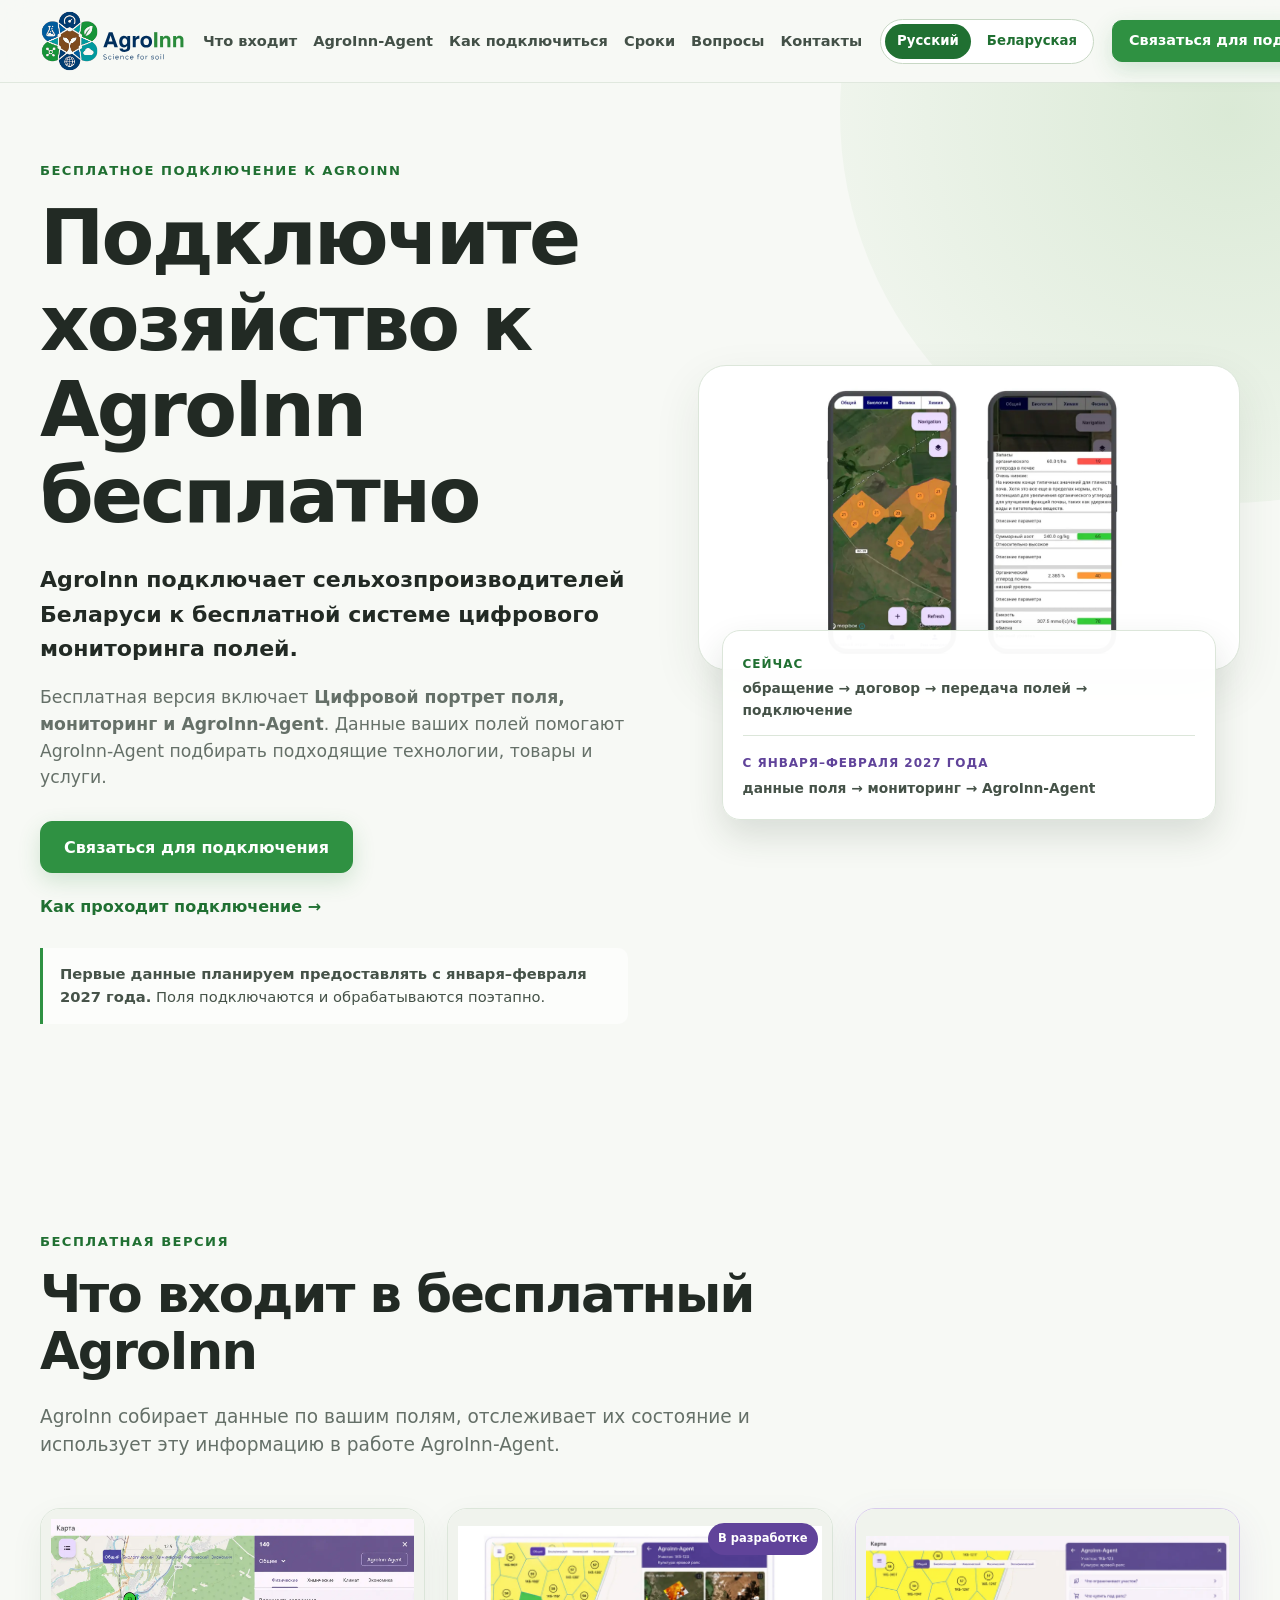
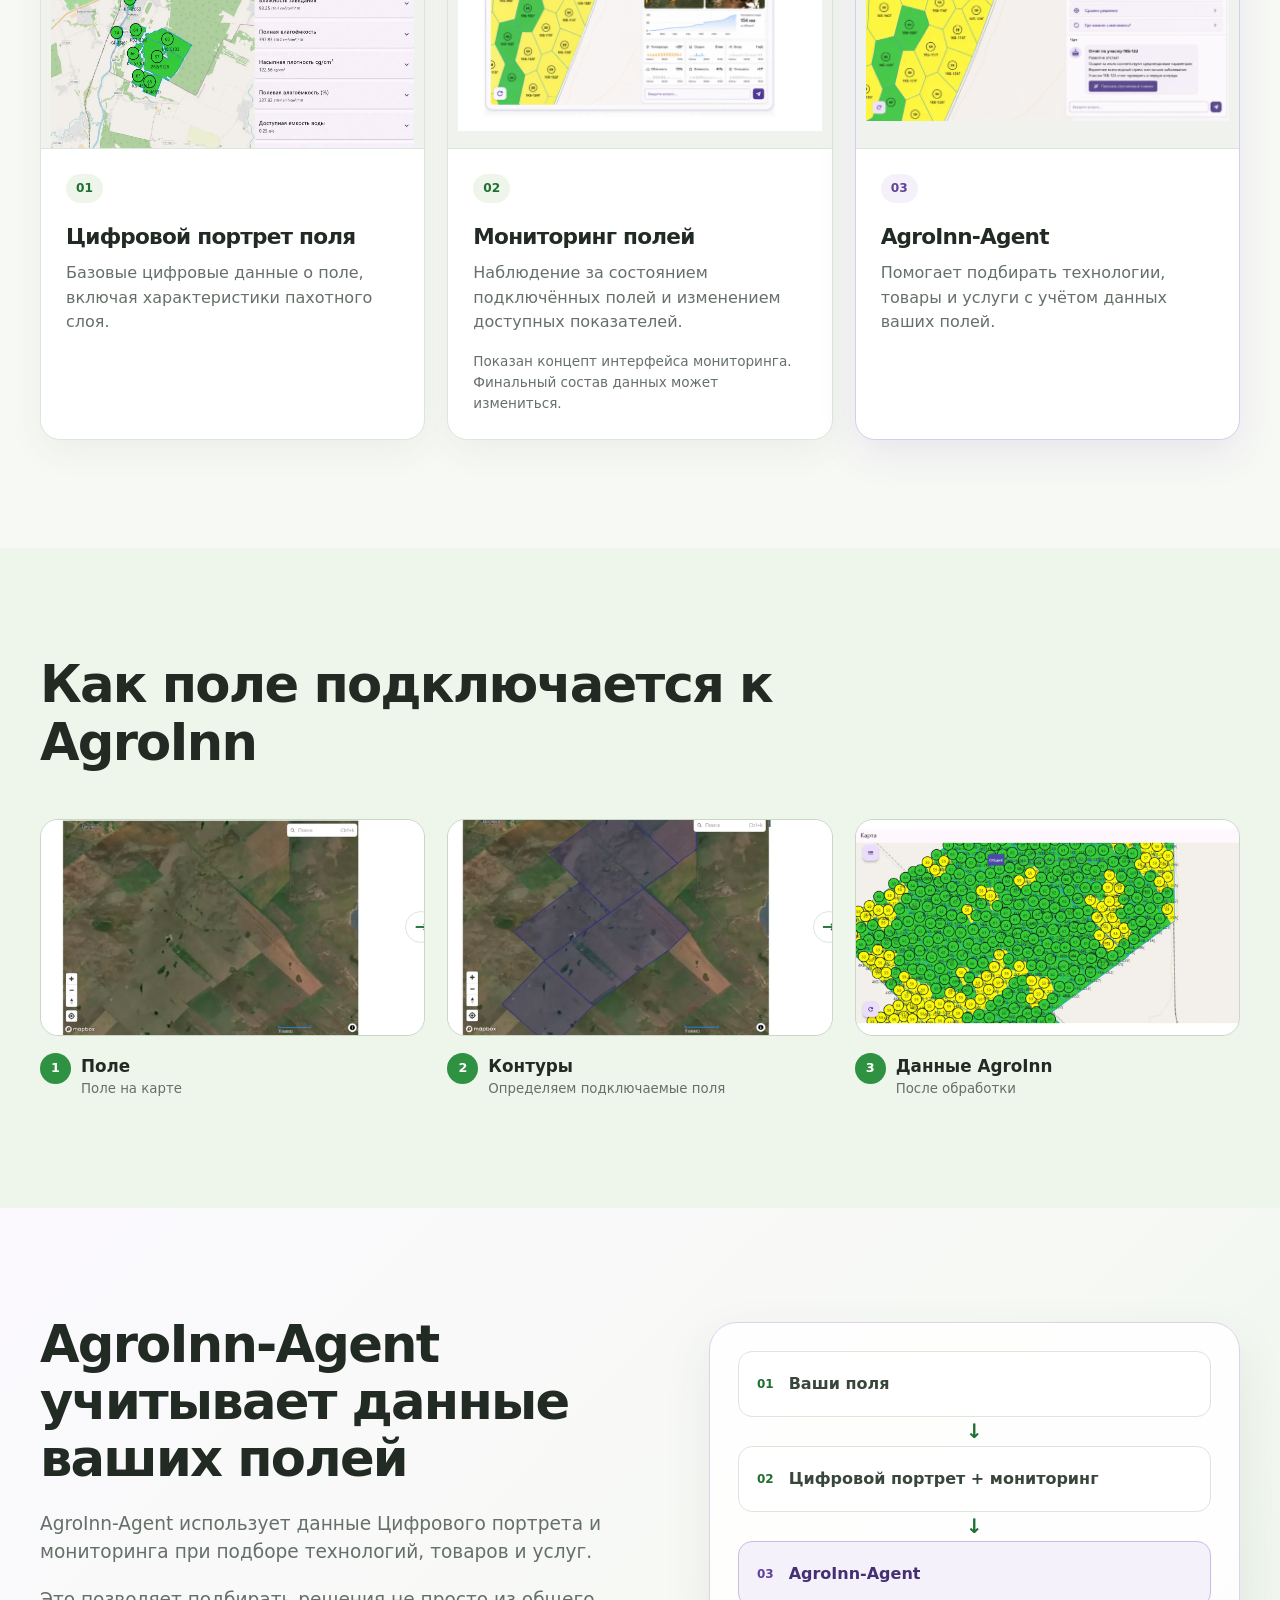
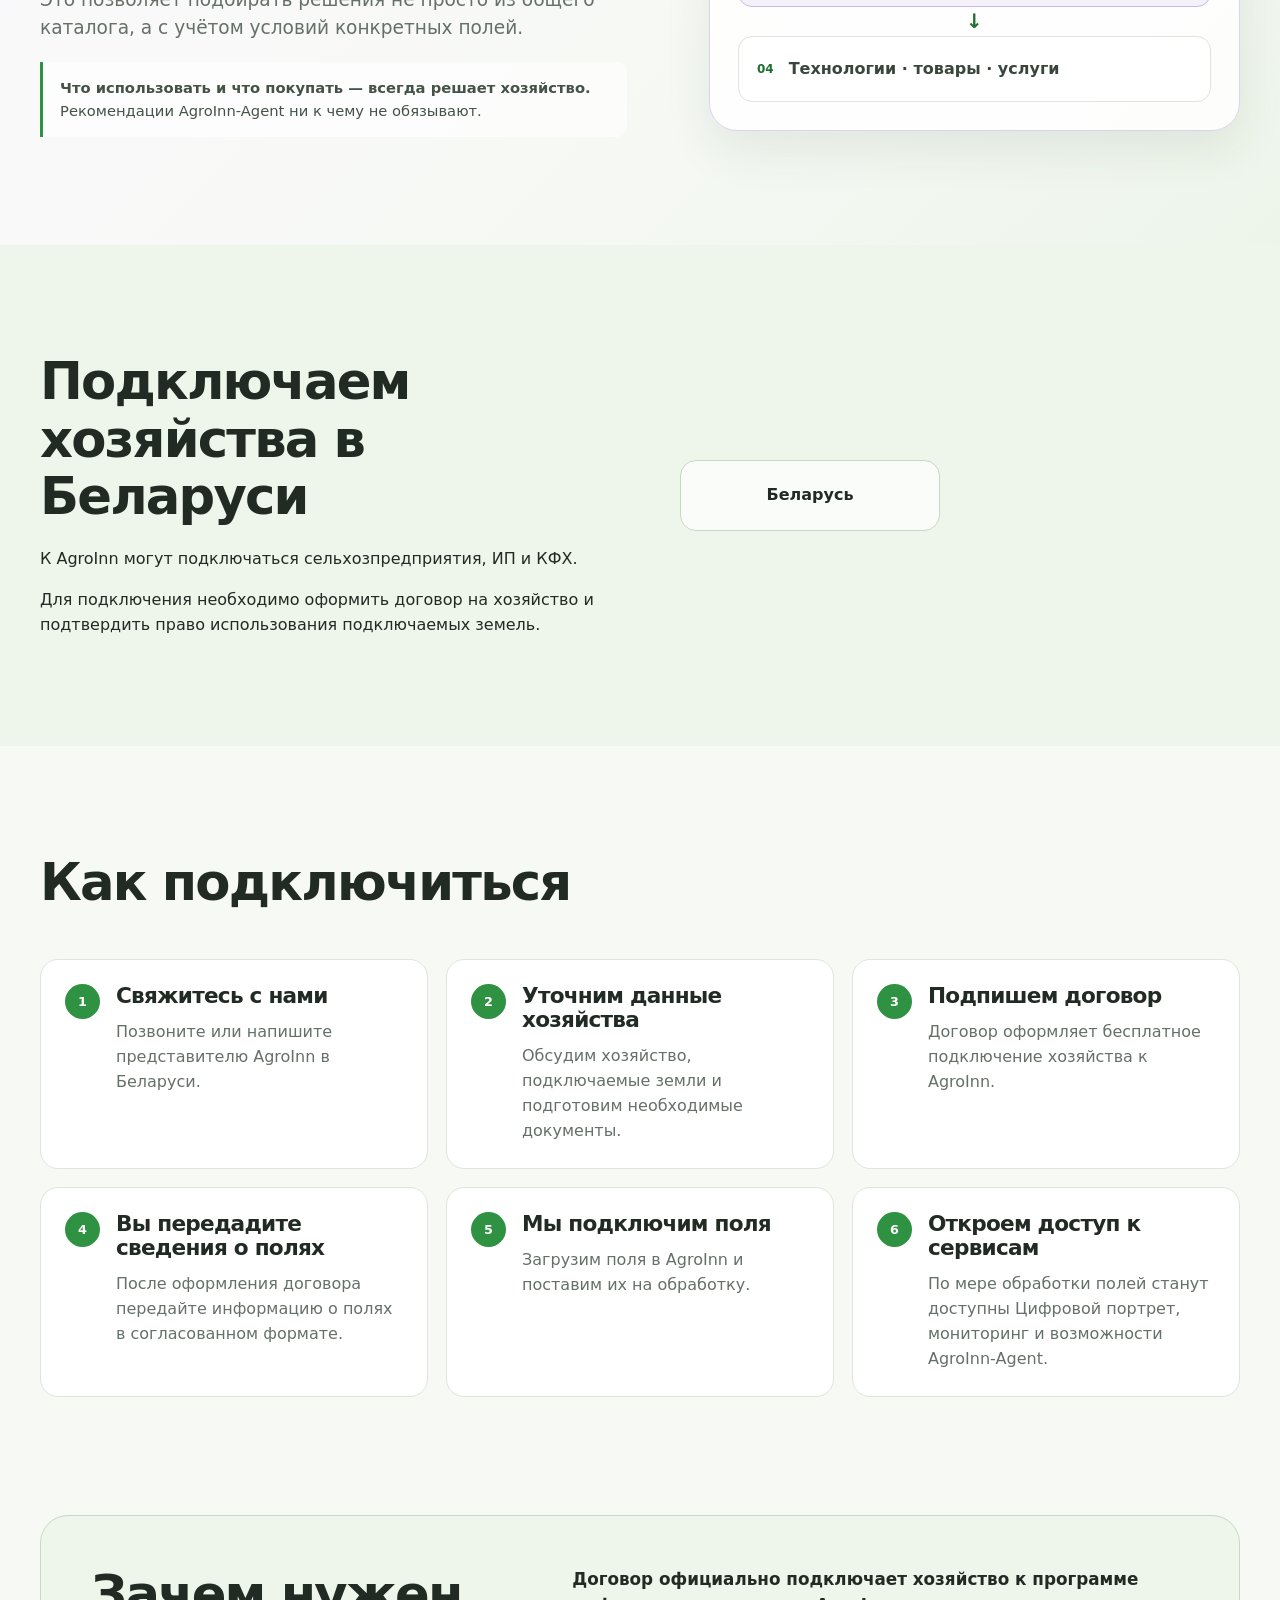
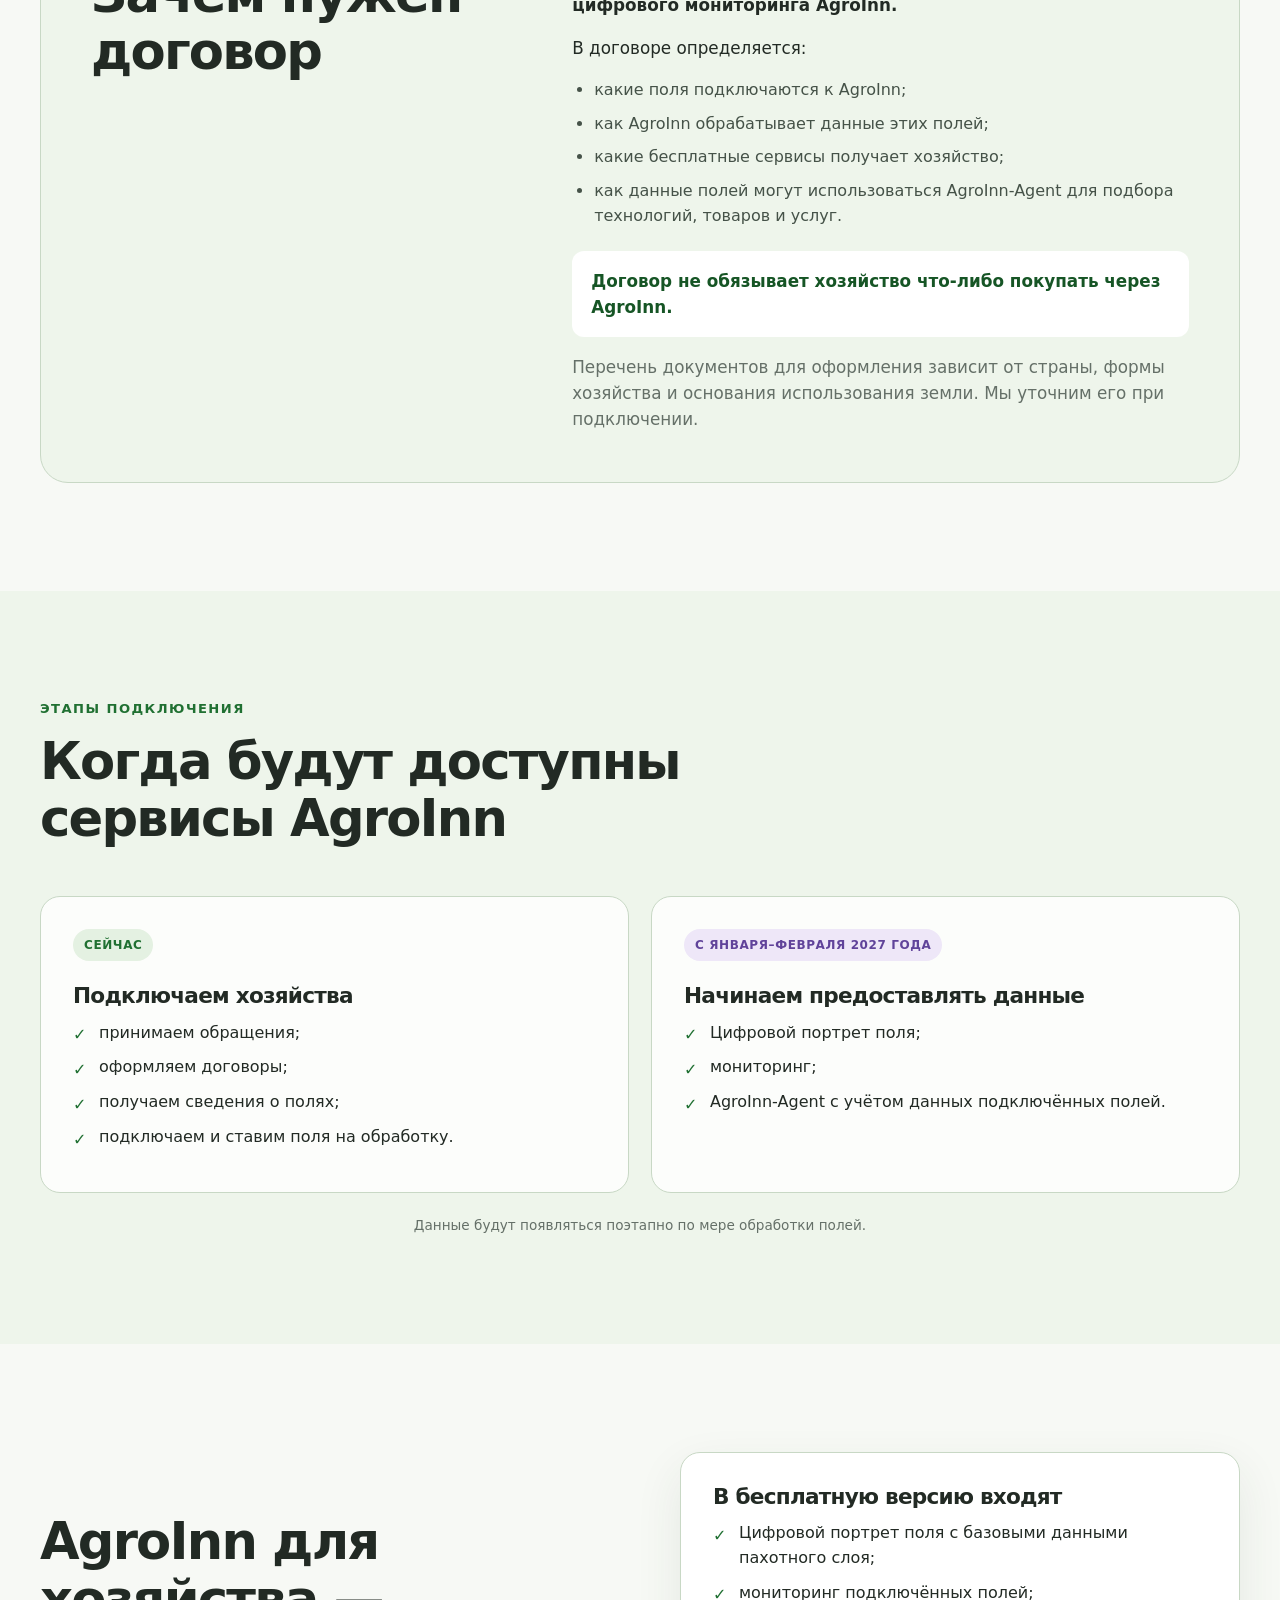
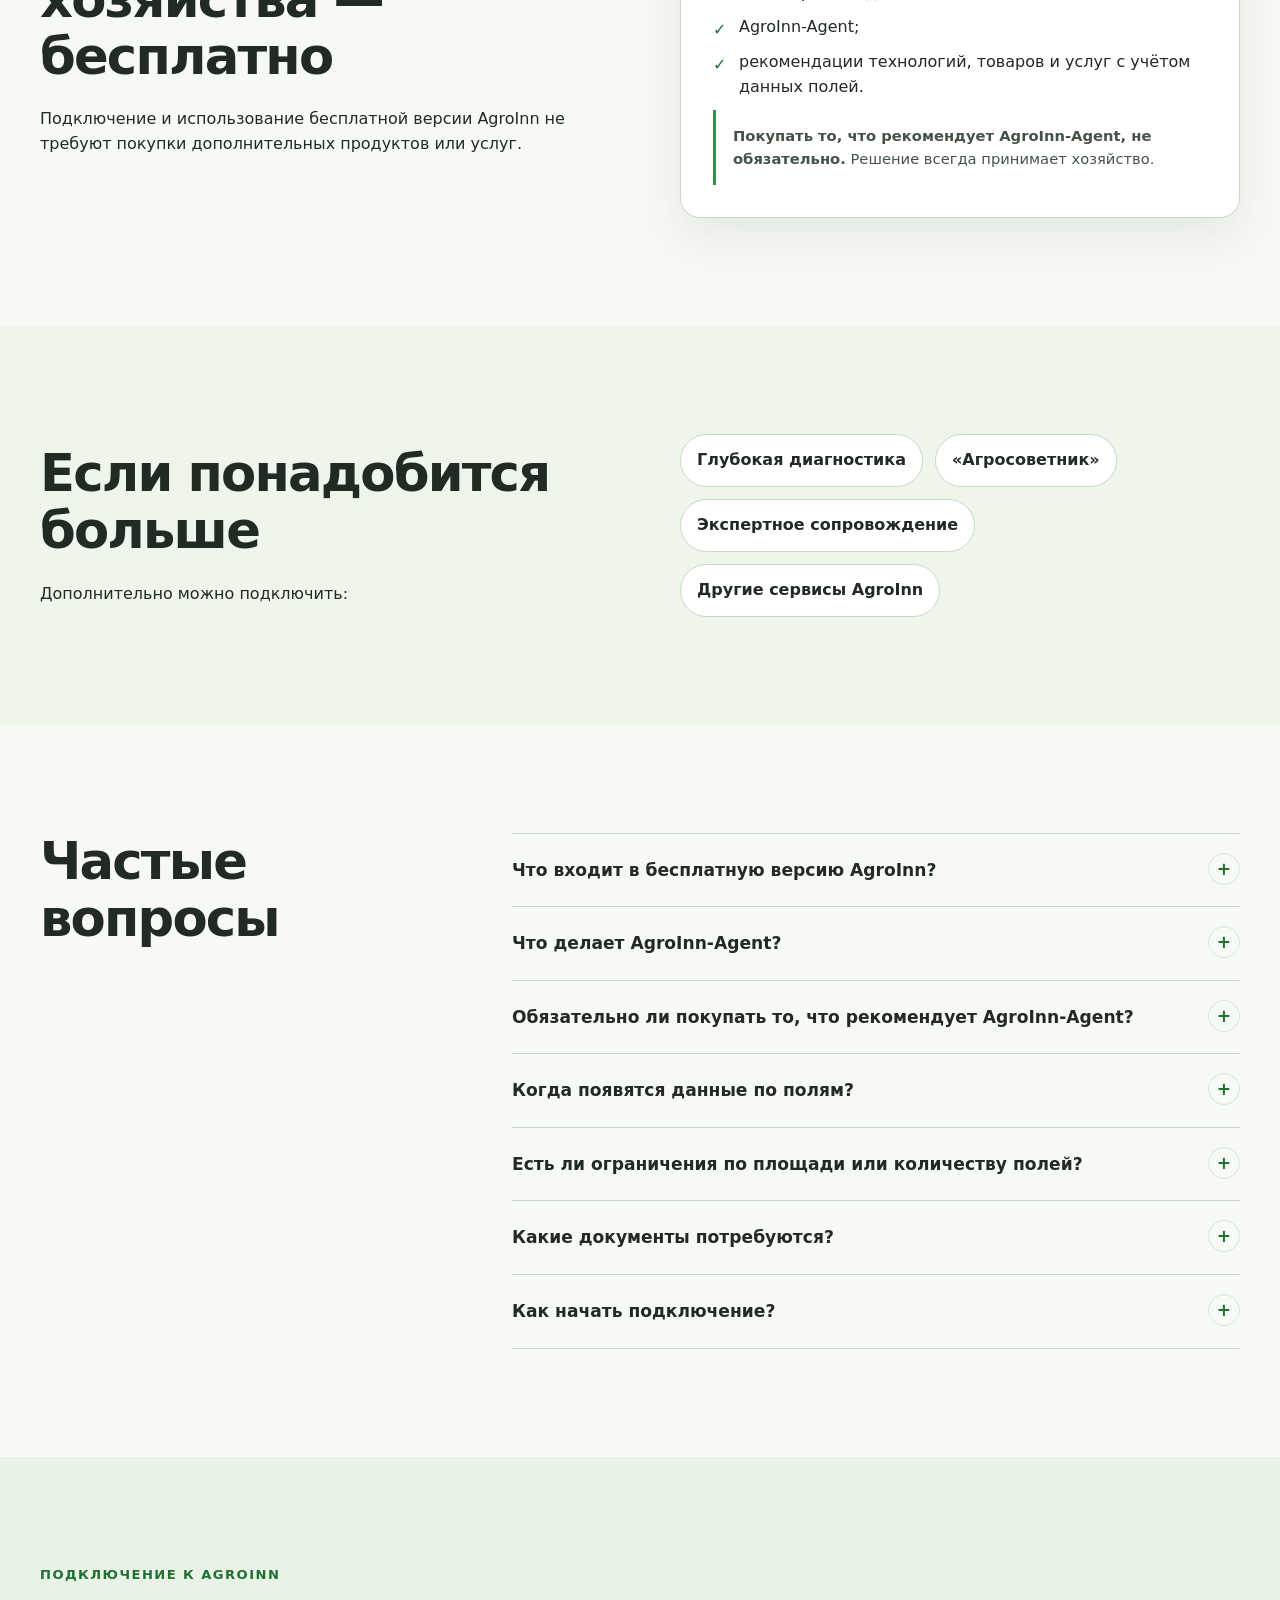
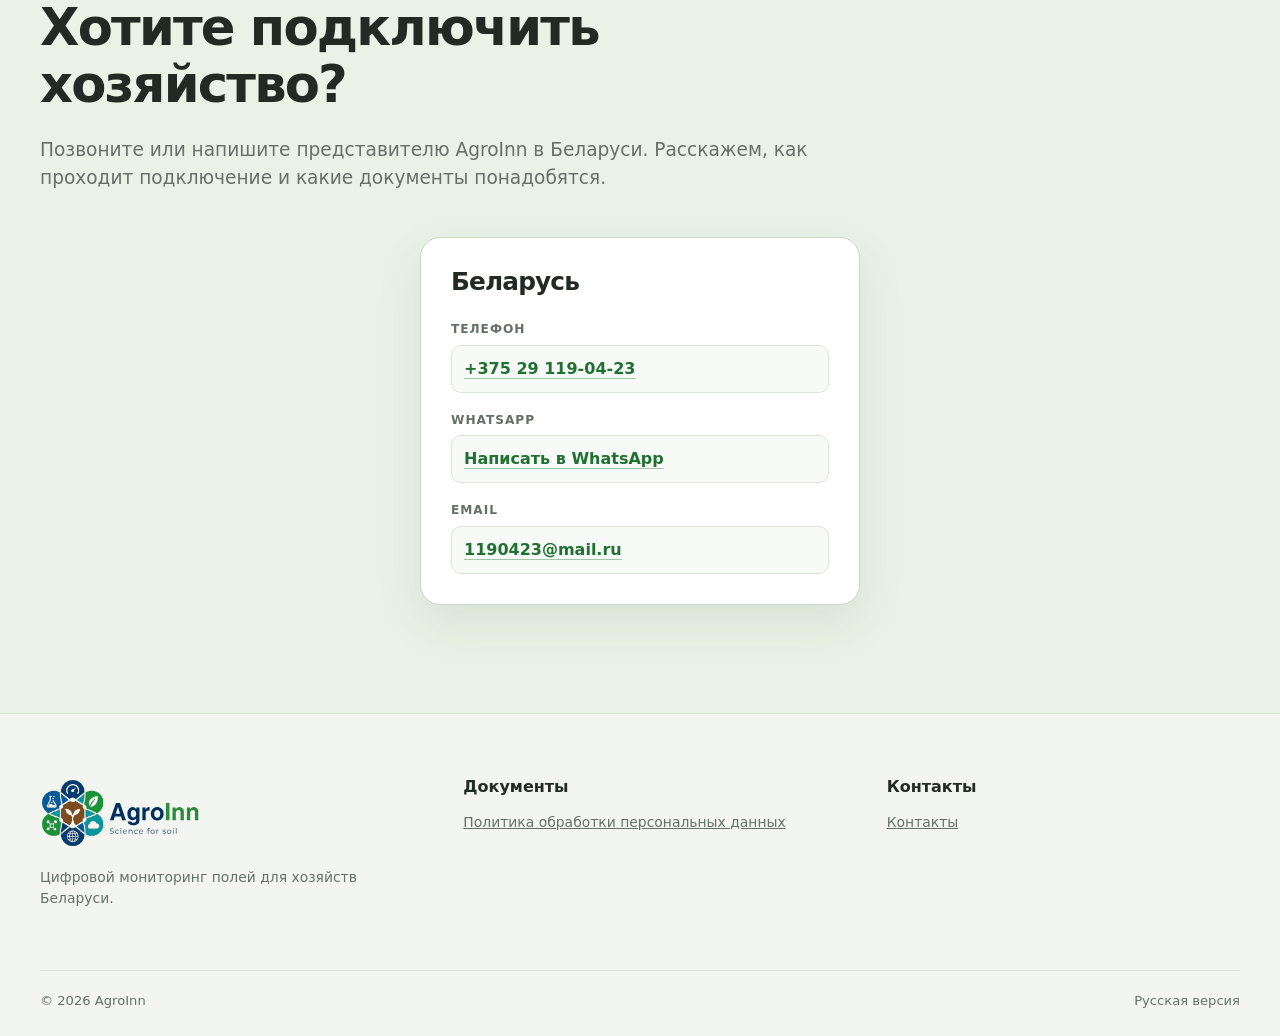
==== index.html @ 842fb2d0 "Создать двуязычный сайт AgroInn Беларусь (RU/BE)" ====
<!doctype html>
<html lang="ru">
<head>
  <meta charset="utf-8">
  <meta name="viewport" content="width=device-width, initial-scale=1">
  <title>Бесплатное подключение хозяйства к AgroInn</title>
  <meta name="description" content="Бесплатное подключение полей к AgroInn для сельхозпроизводителей Беларуси.">
  <meta name="theme-color" content="#f7f9f5">
  <link rel="alternate" hreflang="ru-BY" href="https://agroinn.by/">
  <link rel="alternate" hreflang="be-BY" href="https://agroinn.by/be/">
  <link rel="canonical" href="https://agroinn.by/">
  <meta property="og:type" content="website">
  <meta property="og:title" content="Бесплатное подключение хозяйства к AgroInn">
  <meta property="og:description" content="Цифровой портрет поля, мониторинг подключённых полей и AgroInn-Agent — по мере запуска и обработки данных.">
  <meta property="og:url" content="https://agroinn.by/">
  <meta property="og:image" content="https://agroinn.by/assets/images/agroinn-agent.webp">
  <link rel="icon" href="/assets/images/agroinn-logo.svg" type="image/svg+xml">
  <link rel="preload" href="/assets/images/field-portrait-mobile.webp" as="image" type="image/webp">
  <link rel="stylesheet" href="/assets/css/styles.css?v=by-1">
  <script src="/assets/js/main.js?v=by-1" defer></script>
</head>
<body>
  <a class="skip-link" href="#main">К основному содержанию</a>

  <header class="site-header" data-header>
    <div class="container header-inner">
      <a class="brand" href="#top" aria-label="AgroInn — на главную">
        <img src="/assets/images/agroinn-logo.svg" width="185" height="80" alt="AgroInn">
      </a>
      <button class="menu-button" type="button" aria-expanded="false" aria-controls="site-navigation" data-menu-button>
        <span></span><span></span><span></span>
        <span class="visually-hidden">Открыть меню</span>
      </button>
      <nav class="site-nav" id="site-navigation" aria-label="Основная навигация" data-menu>
        <a href="#benefits">Что входит</a>
        <a href="#agent">AgroInn-Agent</a>
        <a href="#process">Как подключиться</a>
        <a href="#timeline">Сроки</a>
        <a href="#faq">Вопросы</a>
        <a href="#contacts">Контакты</a>
      </nav>
      <div class="header-actions header-cta">
        <a class="button button-small" href="#contacts">Связаться для подключения</a>
      </div>
    </div>
  </header>

  <main id="main">
    <section class="hero" id="top">
      <div class="container hero-grid">
        <div class="hero-copy">
          <p class="eyebrow">Бесплатное подключение к AgroInn</p>
          <h1>Подключите хозяйство к AgroInn бесплатно</h1>
          <p class="hero-lead">AgroInn подключает сельхозпроизводителей Беларуси к бесплатной системе цифрового мониторинга полей.</p>
          <p>Бесплатная версия включает <strong>Цифровой портрет поля, мониторинг и AgroInn-Agent</strong>. Данные ваших полей помогают AgroInn-Agent подбирать подходящие технологии, товары и услуги.</p>
          <div class="hero-actions">
            <a class="button" href="#contacts">Связаться для подключения</a>
            <a class="text-link" href="#process">Как проходит подключение <span aria-hidden="true">→</span></a>
          </div>
          <p class="note"><strong>Первые данные планируем предоставлять с января–февраля 2027 года.</strong> Поля подключаются и обрабатываются поэтапно.</p>
        </div>
        <div class="hero-visual">
          <div class="image-frame hero-image">
            <img src="/assets/images/field-portrait-mobile.webp" width="1400" height="788" alt="Интерфейс AgroInn с картой полей и показателями цифрового портрета">
          </div>
          <div class="status-panel" aria-label="Последовательность подключения и получения сервисов">
            <div>
              <span class="status-label">Сейчас</span>
              <p>обращение → договор → передача полей → подключение</p>
            </div>
            <div>
              <span class="status-label status-label-future">С января–февраля 2027 года</span>
              <p>данные поля → мониторинг → AgroInn-Agent</p>
            </div>
          </div>
        </div>
      </div>
    </section>

    <section class="section" id="benefits">
      <div class="container">
        <div class="section-heading">
          <p class="eyebrow">Бесплатная версия</p>
          <h2>Что входит в бесплатный AgroInn</h2>
          <p>AgroInn собирает данные по вашим полям, отслеживает их состояние и использует эту информацию в работе AgroInn-Agent.</p>
        </div>
        <div class="product-grid">
          <article class="product-card">
            <div class="product-image">
              <img src="/assets/images/field-portrait.webp" width="1448" height="1086" alt="Карта AgroInn с данными пахотного слоя" loading="lazy">
            </div>
            <div class="product-content">
              <span class="step-number">01</span>
              <h3>Цифровой портрет поля</h3>
              <p>Базовые цифровые данные о поле, включая характеристики пахотного слоя.</p>
            </div>
          </article>
          <article class="product-card">
            <div class="product-image">
              <img src="/assets/images/monitoring-concept.webp" width="1500" height="844" alt="Концепт интерфейса мониторинга подключённых полей" loading="lazy">
              <span class="image-badge">В разработке</span>
            </div>
            <div class="product-content">
              <span class="step-number">02</span>
              <h3>Мониторинг полей</h3>
              <p>Наблюдение за состоянием подключённых полей и изменением доступных показателей.</p>
              <p class="caption">Показан концепт интерфейса мониторинга. Финальный состав данных может измениться.</p>
            </div>
          </article>
          <article class="product-card product-card-agent">
            <div class="product-image">
              <img src="/assets/images/agroinn-agent.webp" width="1500" height="767" alt="Интерфейс AgroInn-Agent с картой поля и цифровым помощником" loading="lazy">
            </div>
            <div class="product-content">
              <span class="step-number">03</span>
              <h3>AgroInn-Agent</h3>
              <p>Помогает подбирать технологии, товары и услуги с учётом данных ваших полей.</p>
            </div>
          </article>
        </div>
      </div>
    </section>

    <section class="section section-soft" aria-labelledby="field-flow-title">
      <div class="container">
        <div class="section-heading">
          <h2 id="field-flow-title">Как поле подключается к AgroInn</h2>
        </div>
        <div class="visual-steps">
          <figure class="visual-step">
            <div class="visual-step-image"><img src="/assets/images/field-satellite.webp" width="1200" height="675" alt="Реальные поля на спутниковой карте" loading="lazy"></div>
            <figcaption><span>1</span><strong>Поле</strong><small>Поле на карте</small></figcaption>
          </figure>
          <figure class="visual-step">
            <div class="visual-step-image"><img src="/assets/images/field-contours.webp" width="1200" height="675" alt="Выделенные контуры полей на спутниковой карте" loading="lazy"></div>
            <figcaption><span>2</span><strong>Контуры</strong><small>Определяем подключаемые поля</small></figcaption>
          </figure>
          <figure class="visual-step">
            <div class="visual-step-image"><img src="/assets/images/field-data.webp" width="1200" height="675" alt="Подключённые поля с данными AgroInn" loading="lazy"></div>
            <figcaption><span>3</span><strong>Данные AgroInn</strong><small>После обработки</small></figcaption>
          </figure>
        </div>
      </div>
    </section>

    <section class="section agent-section" id="agent">
      <div class="container agent-grid">
        <div>
          <h2>AgroInn-Agent учитывает данные ваших полей</h2>
          <p class="large-copy">AgroInn-Agent использует данные Цифрового портрета и мониторинга при подборе технологий, товаров и услуг.</p>
          <p class="large-copy">Это позволяет подбирать решения не просто из общего каталога, а с учётом условий конкретных полей.</p>
          <p class="note"><strong>Что использовать и что покупать — всегда решает хозяйство.</strong> Рекомендации AgroInn-Agent ни к чему не обязывают.</p>
        </div>
        <div class="agent-flow" aria-label="Как данные используются AgroInn-Agent">
          <div class="flow-card"><span>01</span><strong>Ваши поля</strong></div>
          <div class="flow-arrow" aria-hidden="true">↓</div>
          <div class="flow-card"><span>02</span><strong>Цифровой портрет + мониторинг</strong></div>
          <div class="flow-arrow" aria-hidden="true">↓</div>
          <div class="flow-card flow-card-agent"><span>03</span><strong>AgroInn-Agent</strong></div>
          <div class="flow-arrow" aria-hidden="true">↓</div>
          <div class="flow-card"><span>04</span><strong>Технологии · товары · услуги</strong></div>
        </div>
      </div>
    </section>

    <section class="section section-soft" aria-labelledby="who-title">
      <div class="container eligibility-grid">
        <div>
          <h2 id="who-title">Подключаем хозяйства в Беларуси</h2>
          <p>К AgroInn могут подключаться сельхозпредприятия, ИП и КФХ.</p>
          <p>Для подключения необходимо оформить договор на хозяйство и подтвердить право использования подключаемых земель.</p>
        </div>
        <div class="country-list country-list-single" aria-label="Страна подключения"><span>Беларусь</span></div>
      </div>
    </section>

    <section class="section" id="process">
      <div class="container">
        <div class="section-heading"><h2>Как подключиться</h2></div>
        <ol class="process-list">
          <li><span>1</span><div><h3>Свяжитесь с нами</h3><p>Позвоните или напишите представителю AgroInn в Беларуси.</p></div></li>
          <li><span>2</span><div><h3>Уточним данные хозяйства</h3><p>Обсудим хозяйство, подключаемые земли и подготовим необходимые документы.</p></div></li>
          <li><span>3</span><div><h3>Подпишем договор</h3><p>Договор оформляет бесплатное подключение хозяйства к AgroInn.</p></div></li>
          <li><span>4</span><div><h3>Вы передадите сведения о полях</h3><p>После оформления договора передайте информацию о полях в согласованном формате.</p></div></li>
          <li><span>5</span><div><h3>Мы подключим поля</h3><p>Загрузим поля в AgroInn и поставим их на обработку.</p></div></li>
          <li><span>6</span><div><h3>Откроем доступ к сервисам</h3><p>По мере обработки полей станут доступны Цифровой портрет, мониторинг и возможности AgroInn-Agent.</p></div></li>
        </ol>
      </div>
    </section>

    <section class="section agreement-section" aria-labelledby="agreement-title">
      <div class="container agreement-card">
        <div><h2 id="agreement-title">Зачем нужен договор</h2></div>
        <div class="agreement-copy">
          <p><strong>Договор официально подключает хозяйство к программе цифрового мониторинга AgroInn.</strong></p>
          <p>В договоре определяется:</p>
          <ul class="agreement-list">
            <li>какие поля подключаются к AgroInn;</li>
            <li>как AgroInn обрабатывает данные этих полей;</li>
            <li>какие бесплатные сервисы получает хозяйство;</li>
            <li>как данные полей могут использоваться AgroInn-Agent для подбора технологий, товаров и услуг.</li>
          </ul>
          <p class="agreement-highlight">Договор не обязывает хозяйство что-либо покупать через AgroInn.</p>
          <p class="caption">Перечень документов для оформления зависит от страны, формы хозяйства и основания использования земли. Мы уточним его при подключении.</p>
        </div>
      </div>
    </section>

    <section class="section section-soft" id="timeline">
      <div class="container">
        <div class="section-heading"><p class="eyebrow">Этапы подключения</p><h2>Когда будут доступны сервисы AgroInn</h2></div>
        <div class="timeline-grid">
          <article><span class="timeline-badge">Сейчас</span><h3>Подключаем хозяйства</h3><ul class="check-list"><li>принимаем обращения;</li><li>оформляем договоры;</li><li>получаем сведения о полях;</li><li>подключаем и ставим поля на обработку.</li></ul></article>
          <article><span class="timeline-badge timeline-badge-future">С января–февраля 2027 года</span><h3>Начинаем предоставлять данные</h3><ul class="check-list"><li>Цифровой портрет поля;</li><li>мониторинг;</li><li>AgroInn-Agent с учётом данных подключённых полей.</li></ul></article>
        </div>
        <p class="caption timeline-note">Данные будут появляться поэтапно по мере обработки полей.</p>
      </div>
    </section>

    <section class="section" aria-labelledby="free-title">
      <div class="container free-grid">
        <div><h2 id="free-title">AgroInn для хозяйства — бесплатно</h2><p>Подключение и использование бесплатной версии AgroInn не требуют покупки дополнительных продуктов или услуг.</p></div>
        <div class="free-card"><h3>В бесплатную версию входят</h3><ul class="check-list check-list-green"><li>Цифровой портрет поля с базовыми данными пахотного слоя;</li><li>мониторинг подключённых полей;</li><li>AgroInn-Agent;</li><li>рекомендации технологий, товаров и услуг с учётом данных полей.</li></ul><p class="note"><strong>Покупать то, что рекомендует AgroInn-Agent, не обязательно.</strong> Решение всегда принимает хозяйство.</p></div>
      </div>
    </section>

    <section class="section section-soft" aria-labelledby="extra-title">
      <div class="container extra-grid"><div><h2 id="extra-title">Если понадобится больше</h2><p>Дополнительно можно подключить:</p></div><ul class="feature-tags"><li>Глубокая диагностика</li><li>«Агросоветник»</li><li>Экспертное сопровождение</li><li>Другие сервисы AgroInn</li></ul></div>
    </section>

    <section class="section" id="faq">
      <div class="container faq-grid">
        <div><h2>Частые вопросы</h2></div>
        <div class="faq-list">
          <details><summary>Что входит в бесплатную версию AgroInn?</summary><p>Цифровой портрет поля, мониторинг и AgroInn-Agent.</p></details>
          <details><summary>Что делает AgroInn-Agent?</summary><p>Учитывает данные подключённых полей и помогает подбирать подходящие технологии, товары и услуги.</p></details>
          <details><summary>Обязательно ли покупать то, что рекомендует AgroInn-Agent?</summary><p>Нет. AgroInn-Agent даёт рекомендации, а решение всегда принимает хозяйство.</p></details>
          <details><summary>Когда появятся данные по полям?</summary><p>Первые данные планируем предоставлять с января–февраля 2027 года. Конкретные поля будут становиться доступны по мере их обработки.</p></details>
          <details><summary>Есть ли ограничения по площади или количеству полей?</summary><p>Сейчас ограничений по площади или количеству подключаемых полей не установлено.</p></details>
          <details><summary>Какие документы потребуются?</summary><p>Это зависит от страны, формы хозяйства и основания использования земли. Представитель AgroInn уточнит перечень при подключении.</p></details>
          <details><summary>Как начать подключение?</summary><p>Позвоните или напишите представителю AgroInn в Беларуси. Контакты указаны ниже.</p></details>
        </div>
      </div>
    </section>

    <section class="section contact-section" id="contacts">
      <div class="container">
        <div class="contact-heading"><p class="eyebrow">Подключение к AgroInn</p><h2>Хотите подключить хозяйство?</h2><p>Позвоните или напишите представителю AgroInn в Беларуси. Расскажем, как проходит подключение и какие документы понадобятся.</p></div>
        <div class="contact-cards contact-cards-single" aria-label="Контакты AgroInn в Беларуси">
          <article class="contact-card"><h3>Беларусь</h3>
            <div class="contact-method"><span>Телефон</span><a href="tel:+375291190423">+375 29 119-04-23</a></div>
            <div class="contact-method"><span>WhatsApp</span><a href="https://wa.me/375291190423" target="_blank" rel="noopener noreferrer">Написать в WhatsApp</a></div>
            <div class="contact-method"><span>Email</span><a href="mailto:1190423@mail.ru">1190423@mail.ru</a></div>
          </article>
        </div>
      </div>
    </section>
  </main>

  <footer class="site-footer">
    <div class="container footer-grid">
      <div><img src="/assets/images/agroinn-logo.svg" width="170" height="74" alt="AgroInn"><p>Цифровой мониторинг полей для хозяйств Беларуси.</p></div>
      <div><h2>Документы</h2><a href="/privacy/">Политика обработки персональных данных</a></div>
      <div><h2>Контакты</h2><a href="#contacts">Контакты</a></div>
    </div>
    <div class="container footer-bottom"><span>© <span data-current-year>2026</span> AgroInn</span><span>Русская версия</span></div>
  </footer>
</body>
</html>
---- assets/css/styles.css ----
:root {
  --bg: #f7f9f5;
  --surface: #ffffff;
  --surface-soft: #eef5eb;
  --surface-violet: #f5f1fb;
  --text: #222a24;
  --muted: #657068;
  --green: #2f9142;
  --green-dark: #207032;
  --green-deep: #165525;
  --navy: #123c68;
  --violet: #60439a;
  --border: #dce6da;
  --border-strong: #c8d8c5;
  --shadow: 0 18px 48px rgba(42, 65, 43, 0.09);
  --radius-lg: 28px;
  --radius-md: 20px;
  --radius-sm: 12px;
  --container: 1200px;
}

*,
*::before,
*::after {
  box-sizing: border-box;
}

html {
  scroll-behavior: smooth;
  scroll-padding-top: 98px;
}

body {
  margin: 0;
  color: var(--text);
  background: var(--bg);
  font-family: Inter, ui-sans-serif, system-ui, -apple-system, BlinkMacSystemFont, "Segoe UI", sans-serif;
  font-size: 16px;
  line-height: 1.55;
  text-rendering: optimizeLegibility;
}

body.menu-open {
  overflow: hidden;
}

img {
  display: block;
  max-width: 100%;
}

a {
  color: inherit;
}

button {
  font: inherit;
}

button,
summary,
a {
  -webkit-tap-highlight-color: transparent;
}

:focus-visible {
  outline: 3px solid rgba(47, 145, 66, 0.35);
  outline-offset: 3px;
}

.container {
  width: min(calc(100% - 40px), var(--container));
  margin-inline: auto;
}

.hero-grid > *,
.product-grid > *,
.visual-steps > *,
.agent-grid > *,
.eligibility-grid > *,
.free-grid > *,
.extra-grid > *,
.agreement-card > *,
.faq-grid > *,
.contact-cards > * {
  min-width: 0;
}

.visually-hidden {
  position: absolute;
  width: 1px;
  height: 1px;
  padding: 0;
  margin: -1px;
  overflow: hidden;
  clip: rect(0, 0, 0, 0);
  white-space: nowrap;
  border: 0;
}

.skip-link {
  position: fixed;
  z-index: 1000;
  top: 12px;
  left: 12px;
  padding: 10px 16px;
  border-radius: 8px;
  color: #fff;
  background: var(--green-deep);
  transform: translateY(-160%);
}

.skip-link:focus {
  transform: translateY(0);
}

h1,
h2,
h3,
p {
  margin-top: 0;
}

h1,
h2,
h3 {
  color: var(--text);
  line-height: 1.12;
  letter-spacing: -0.035em;
}

h1 {
  max-width: 760px;
  margin-bottom: 24px;
  font-size: clamp(2.8rem, 6vw, 5.2rem);
}

h2 {
  margin-bottom: 22px;
  font-size: clamp(2rem, 4vw, 3.5rem);
}

h3 {
  margin-bottom: 12px;
  font-size: 1.35rem;
}

p:last-child {
  margin-bottom: 0;
}

.eyebrow {
  margin-bottom: 14px;
  color: var(--green-dark);
  font-size: 0.82rem;
  font-weight: 800;
  letter-spacing: 0.11em;
  text-transform: uppercase;
}

.section {
  padding: 108px 0;
}

.section-soft {
  background: var(--surface-soft);
}

.section-heading {
  max-width: 780px;
  margin-bottom: 48px;
}

.section-heading > p:last-child,
.large-copy {
  color: var(--muted);
  font-size: 1.16rem;
}

.caption {
  color: var(--muted);
  font-size: 0.85rem;
}

.note {
  padding: 15px 17px;
  border-left: 3px solid var(--green);
  border-radius: 0 10px 10px 0;
  color: #455248;
  background: rgba(255, 255, 255, 0.65);
  font-size: 0.92rem;
}

.button {
  display: inline-flex;
  align-items: center;
  justify-content: center;
  min-height: 52px;
  padding: 13px 23px;
  border: 1px solid var(--green);
  border-radius: 12px;
  color: #fff;
  background: var(--green);
  box-shadow: 0 8px 22px rgba(47, 145, 66, 0.19);
  font-weight: 750;
  line-height: 1.2;
  text-decoration: none;
  cursor: pointer;
  transition: background 160ms ease, border-color 160ms ease, transform 160ms ease;
}

.button:hover {
  border-color: var(--green-dark);
  background: var(--green-dark);
  transform: translateY(-1px);
}

.button-small {
  min-height: 42px;
  padding: 10px 16px;
  border-radius: 10px;
  font-size: 0.9rem;
}

.text-link {
  color: var(--green-dark);
  font-weight: 750;
  text-decoration: none;
}

.text-link:hover {
  text-decoration: underline;
}

/* Header */
.site-header {
  position: sticky;
  z-index: 100;
  top: 0;
  border-bottom: 1px solid rgba(220, 230, 218, 0.85);
  background: rgba(247, 249, 245, 0.9);
  backdrop-filter: blur(16px);
}

.header-inner {
  display: flex;
  align-items: center;
  min-height: 82px;
  gap: 26px;
}

.brand {
  flex: none;
  width: 145px;
}

.brand img,
.site-footer img {
  width: 100%;
  height: auto;
}

.site-nav {
  display: flex;
  align-items: center;
  justify-content: center;
  flex: 1;
  gap: 25px;
}

.site-nav a {
  color: #435047;
  font-size: 0.91rem;
  font-weight: 680;
  text-decoration: none;
}

.site-nav a:hover {
  color: var(--green-dark);
}

.menu-button {
  display: none;
  width: 45px;
  height: 45px;
  padding: 11px;
  border: 1px solid var(--border);
  border-radius: 10px;
  background: #fff;
  cursor: pointer;
}

.menu-button > span:not(.visually-hidden) {
  display: block;
  height: 2px;
  margin: 4px 0;
  border-radius: 2px;
  background: var(--text);
}

.header-actions {
  display: flex;
  flex: none;
  align-items: center;
  gap: 10px;
}

.header-actions .button {
  white-space: nowrap;
}

.site-header .header-inner {
  gap: 18px;
}

.site-header .site-nav {
  flex-wrap: nowrap;
  gap: 16px;
}

.site-header .site-nav a {
  white-space: nowrap;
}

/* Hero */
.hero {
  position: relative;
  overflow: hidden;
  padding: 78px 0 100px;
}

.hero::before {
  position: absolute;
  z-index: -1;
  top: -360px;
  right: -340px;
  width: 780px;
  height: 780px;
  border-radius: 50%;
  background: radial-gradient(circle, rgba(94, 167, 79, 0.19), rgba(94, 167, 79, 0));
  content: "";
}

.hero-grid {
  display: grid;
  grid-template-columns: minmax(0, 1.04fr) minmax(430px, 0.96fr);
  align-items: center;
  gap: 70px;
}

.hero-lead {
  margin-bottom: 18px;
  font-size: clamp(1.15rem, 2vw, 1.38rem);
  font-weight: 650;
}

.hero-copy > p:not(.eyebrow, .hero-lead, .note) {
  color: var(--muted);
  font-size: 1.08rem;
}

.hero-actions {
  display: flex;
  flex-wrap: wrap;
  align-items: center;
  margin: 30px 0 28px;
  gap: 22px;
}

.image-frame {
  overflow: hidden;
  border: 1px solid var(--border);
  border-radius: var(--radius-lg);
  background: #fff;
  box-shadow: var(--shadow);
}

.hero-image {
  display: grid;
  place-items: center;
  aspect-ratio: 16 / 9;
  padding: 10px;
}

.hero-image img {
  width: 100%;
  height: 100%;
  object-fit: contain;
  object-position: center;
}

.status-panel {
  position: relative;
  z-index: 2;
  display: grid;
  margin: -40px 24px 0;
  padding: 20px;
  border: 1px solid var(--border);
  border-radius: 18px;
  background: rgba(255, 255, 255, 0.97);
  box-shadow: 0 16px 35px rgba(36, 58, 37, 0.14);
  gap: 14px;
}

.status-panel > div + div {
  padding-top: 14px;
  border-top: 1px solid var(--border);
}

.status-label {
  display: inline-block;
  margin-bottom: 5px;
  color: var(--green-dark);
  font-size: 0.75rem;
  font-weight: 800;
  letter-spacing: 0.08em;
  text-transform: uppercase;
}

.status-label-future {
  color: var(--violet);
}

.status-panel p {
  margin: 0;
  color: #455248;
  font-size: 0.86rem;
  font-weight: 620;
}

/* Product cards */
.product-grid {
  display: grid;
  grid-template-columns: repeat(3, minmax(0, 1fr));
  gap: 22px;
}

.product-card {
  overflow: hidden;
  min-width: 0;
  border: 1px solid var(--border);
  border-radius: var(--radius-md);
  background: var(--surface);
  box-shadow: 0 12px 35px rgba(39, 63, 40, 0.06);
}

.product-card-agent {
  border-color: #d8ccec;
  box-shadow: 0 14px 38px rgba(96, 67, 154, 0.1);
}

.product-image {
  position: relative;
  display: grid;
  place-items: center;
  overflow: hidden;
  min-width: 0;
  aspect-ratio: 16 / 10;
  padding: 10px;
  border-bottom: 1px solid var(--border);
  background: #f0f3ed;
}

.product-image img {
  display: block;
  width: 100%;
  height: 100%;
  min-width: 0;
  object-fit: contain;
  object-position: center;
}

.product-card:first-child .product-image img {
  object-position: center;
}

.image-badge {
  position: absolute;
  top: 14px;
  right: 14px;
  padding: 7px 10px;
  border-radius: 999px;
  color: #fff;
  background: var(--violet);
  font-size: 0.72rem;
  font-weight: 800;
}

.product-content {
  min-width: 0;
  padding: 25px;
}

.step-number {
  display: inline-flex;
  align-items: center;
  justify-content: center;
  width: 37px;
  height: 29px;
  margin-bottom: 22px;
  border-radius: 999px;
  color: var(--green-dark);
  background: var(--surface-soft);
  font-size: 0.76rem;
  font-weight: 800;
}

.product-card-agent .step-number {
  color: var(--violet);
  background: var(--surface-violet);
}

.product-content p {
  color: var(--muted);
}

/* Field sequence */
.visual-steps {
  display: grid;
  grid-template-columns: repeat(3, minmax(0, 1fr));
  gap: 22px;
}

.visual-step {
  margin: 0;
}

.visual-step-image {
  position: relative;
  overflow: hidden;
  aspect-ratio: 16 / 9;
  border: 1px solid var(--border-strong);
  border-radius: 18px;
  background: #fff;
}

.visual-step:not(:last-child) .visual-step-image::after {
  position: absolute;
  z-index: 2;
  top: 50%;
  right: -13px;
  display: grid;
  width: 32px;
  height: 32px;
  border: 1px solid var(--border);
  border-radius: 50%;
  place-items: center;
  color: var(--green-dark);
  background: #fff;
  content: "→";
  font-weight: 800;
  transform: translateY(-50%);
}

.visual-step-image img {
  width: 100%;
  height: 100%;
  object-fit: cover;
}

.visual-step figcaption {
  display: grid;
  grid-template-columns: 31px 1fr;
  margin-top: 17px;
  column-gap: 10px;
}

.visual-step figcaption > span {
  grid-row: 1 / 3;
  display: grid;
  width: 31px;
  height: 31px;
  border-radius: 50%;
  place-items: center;
  color: #fff;
  background: var(--green);
  font-size: 0.8rem;
  font-weight: 800;
}

.visual-step figcaption strong {
  font-size: 1.05rem;
}

.visual-step figcaption small {
  color: var(--muted);
}

/* Agent */
.agent-section {
  background: linear-gradient(135deg, #fbf9fe 0%, #f7f9f5 55%, #edf5eb 100%);
}

.agent-grid {
  display: grid;
  grid-template-columns: 1.05fr 0.95fr;
  align-items: center;
  gap: 82px;
}

.agent-flow {
  padding: 28px;
  border: 1px solid #ddd2ee;
  border-radius: var(--radius-lg);
  background: rgba(255, 255, 255, 0.86);
  box-shadow: var(--shadow);
}

.flow-card {
  display: flex;
  align-items: center;
  min-height: 66px;
  padding: 14px 18px;
  border: 1px solid var(--border);
  border-radius: 14px;
  color: #39463c;
  background: #fff;
  gap: 15px;
}

.flow-card span {
  color: var(--green-dark);
  font-size: 0.75rem;
  font-weight: 850;
}

.flow-card-agent {
  border-color: #cbb9e8;
  color: #452f73;
  background: var(--surface-violet);
}

.flow-card-agent span {
  color: var(--violet);
}

.flow-arrow {
  height: 29px;
  color: var(--green-dark);
  font-size: 1.25rem;
  font-weight: 800;
  line-height: 29px;
  text-align: center;
}

/* Audience and process */
.eligibility-grid,
.free-grid,
.extra-grid {
  display: grid;
  grid-template-columns: 1fr 1fr;
  align-items: center;
  gap: 80px;
}

.country-list {
  display: grid;
  grid-template-columns: repeat(3, 1fr);
  gap: 12px;
}

.country-list span {
  padding: 22px 14px;
  border: 1px solid var(--border-strong);
  border-radius: 16px;
  background: rgba(255, 255, 255, 0.7);
  font-weight: 750;
  text-align: center;
}

.process-list {
  display: grid;
  grid-template-columns: repeat(3, minmax(0, 1fr));
  margin: 0;
  padding: 0;
  gap: 18px;
  list-style: none;
}

.process-list li {
  display: flex;
  min-height: 210px;
  padding: 24px;
  border: 1px solid var(--border);
  border-radius: 18px;
  background: #fff;
  gap: 16px;
}

.process-list li > span {
  flex: none;
  display: grid;
  width: 35px;
  height: 35px;
  border-radius: 50%;
  place-items: center;
  color: #fff;
  background: var(--green);
  font-size: 0.8rem;
  font-weight: 800;
}

.process-list p {
  color: var(--muted);
}

/* Agreement and timeline */
.agreement-section {
  padding-top: 10px;
}

.agreement-card {
  display: grid;
  grid-template-columns: 0.8fr 1.2fr;
  padding: 50px;
  border: 1px solid var(--border-strong);
  border-radius: var(--radius-lg);
  background: var(--surface-soft);
  gap: 70px;
}

.agreement-copy > p {
  font-size: 1.05rem;
}

.agreement-list {
  margin: 0 0 22px;
  padding-left: 22px;
  color: #455248;
}

.agreement-list li {
  margin: 9px 0;
}

.agreement-highlight {
  padding: 17px 19px;
  border-radius: 12px;
  color: var(--green-deep);
  background: #fff;
  font-weight: 780;
}

.timeline-grid {
  display: grid;
  grid-template-columns: repeat(2, minmax(0, 1fr));
  gap: 22px;
}

.timeline-grid article {
  padding: 32px;
  border: 1px solid var(--border-strong);
  border-radius: var(--radius-md);
  background: rgba(255, 255, 255, 0.82);
}

.timeline-note {
  margin: 22px 0 0;
  text-align: center;
}

.timeline-badge {
  display: inline-flex;
  margin-bottom: 23px;
  padding: 7px 11px;
  border-radius: 999px;
  color: var(--green-dark);
  background: #e4f1e2;
  font-size: 0.75rem;
  font-weight: 850;
  letter-spacing: 0.05em;
  text-transform: uppercase;
}

.timeline-badge-future {
  color: var(--violet);
  background: #eee7f8;
}

.check-list {
  margin: 0;
  padding: 0;
  list-style: none;
}

.check-list li {
  position: relative;
  margin: 10px 0;
  padding-left: 26px;
}

.check-list li::before {
  position: absolute;
  top: 0.16em;
  left: 0;
  color: var(--green-dark);
  content: "✓";
  font-weight: 900;
}

.free-card {
  padding: 32px;
  border: 1px solid var(--border-strong);
  border-radius: var(--radius-md);
  background: #fff;
  box-shadow: var(--shadow);
}

.feature-tags {
  display: flex;
  flex-wrap: wrap;
  margin: 0;
  padding: 0;
  gap: 12px;
  list-style: none;
}

.feature-tags li {
  padding: 13px 16px;
  border: 1px solid var(--border-strong);
  border-radius: 999px;
  background: #fff;
  font-weight: 700;
}

/* FAQ */
.faq-grid {
  display: grid;
  grid-template-columns: 0.7fr 1.3fr;
  align-items: start;
  gap: 80px;
}

.faq-list {
  border-top: 1px solid var(--border-strong);
}

.faq-list details {
  border-bottom: 1px solid var(--border-strong);
}

.faq-list summary {
  position: relative;
  padding: 23px 48px 23px 0;
  font-size: 1.07rem;
  font-weight: 750;
  cursor: pointer;
  list-style: none;
}

.faq-list summary::-webkit-details-marker {
  display: none;
}

.faq-list summary::after {
  position: absolute;
  top: 19px;
  right: 0;
  display: grid;
  width: 32px;
  height: 32px;
  border: 1px solid var(--border);
  border-radius: 50%;
  place-items: center;
  color: var(--green-dark);
  content: "+";
}

.faq-list details[open] summary::after {
  content: "−";
}

.faq-list details p {
  max-width: 710px;
  padding: 0 48px 23px 0;
  color: var(--muted);
}

/* Contacts */
.contact-section {
  background: #e9f2e6;
}

.contact-heading {
  max-width: 780px;
  margin-bottom: 44px;
}

.contact-heading > p:last-child {
  color: var(--muted);
  font-size: 1.16rem;
}

.contact-cards {
  display: grid;
  grid-template-columns: repeat(3, minmax(0, 1fr));
  gap: 22px;
}

.contact-card {
  min-width: 0;
  padding: 30px;
  border: 1px solid var(--border-strong);
  border-radius: var(--radius-md);
  background: #fff;
  box-shadow: var(--shadow);
}

.contact-card h3 {
  margin-bottom: 24px;
  font-size: 1.55rem;
}

.contact-method + .contact-method {
  margin-top: 18px;
}

.contact-method span {
  display: block;
  margin-bottom: 6px;
  color: var(--muted);
  font-size: 0.76rem;
  font-weight: 800;
  letter-spacing: 0.08em;
  text-transform: uppercase;
}

.contact-method a {
  display: flex;
  align-items: center;
  min-height: 48px;
  padding: 10px 12px;
  border: 1px solid var(--border);
  border-radius: 10px;
  color: var(--green-dark);
  background: #f7faf6;
  font-size: 1rem;
  font-weight: 760;
  line-height: 1.25;
  text-decoration: underline;
  text-decoration-color: rgba(32, 112, 50, 0.4);
  text-underline-offset: 4px;
  overflow-wrap: anywhere;
  transition: border-color 160ms ease, background 160ms ease;
}

.contact-method a:hover {
  border-color: var(--green);
  background: #edf6eb;
}

.contact-summary {
  margin-top: 26px;
  padding: 23px 25px;
  border: 1px solid var(--border-strong);
  border-radius: 16px;
  background: rgba(255, 255, 255, 0.72);
}

.contact-summary p {
  margin-bottom: 8px;
  color: #455248;
}

/* Footer and legal pages */
.site-footer {
  padding: 64px 0 25px;
  border-top: 1px solid var(--border);
  background: #f2f5f0;
}

.footer-grid {
  display: grid;
  grid-template-columns: 1fr 1fr 1fr;
  gap: 70px;
}

.footer-grid > div:first-child img {
  width: 160px;
  margin-bottom: 19px;
}

.footer-grid h2 {
  margin-bottom: 16px;
  font-size: 1rem;
  letter-spacing: 0;
}

.footer-grid p,
.footer-grid a {
  display: block;
  margin-bottom: 10px;
  color: var(--muted);
  font-size: 0.87rem;
}

.footer-grid a:hover {
  color: var(--green-dark);
}

.footer-bottom {
  display: flex;
  justify-content: space-between;
  margin-top: 50px;
  padding-top: 20px;
  border-top: 1px solid var(--border);
  color: var(--muted);
  font-size: 0.82rem;
}

.legal-header {
  border-bottom: 1px solid var(--border);
  background: var(--bg);
}

.legal-header .header-inner {
  justify-content: space-between;
}

.legal-back {
  color: var(--green-dark);
  font-weight: 700;
  text-decoration: none;
}

.legal-page {
  min-height: 70vh;
  padding: 72px 0 100px;
}

.legal-document {
  max-width: 850px;
  margin-inline: auto;
  padding: 50px;
  border: 1px solid var(--border);
  border-radius: var(--radius-md);
  background: #fff;
}

.legal-document h1 {
  font-size: clamp(2.1rem, 5vw, 3.7rem);
}

.legal-document h2 {
  margin-top: 38px;
  font-size: 1.45rem;
  letter-spacing: -0.02em;
}

.legal-document h3 {
  margin-top: 28px;
  font-size: 1.08rem;
  letter-spacing: -0.01em;
}

.legal-document li,
.legal-document p {
  color: #455148;
}

.legal-document li {
  margin: 8px 0;
}

.legal-document a {
  color: var(--green-dark);
  font-weight: 700;
  overflow-wrap: anywhere;
}

.legal-document hr {
  margin: 42px 0 0;
  border: 0;
  border-top: 1px solid var(--border);
}

.legal-lead {
  max-width: 650px;
  font-size: 1.18rem;
}

.legal-requisites {
  margin: 20px 0 28px;
  padding: 22px;
  border: 1px solid var(--border);
  border-radius: 14px;
  background: var(--surface-soft);
}

.legal-requisites p {
  margin-bottom: 8px;
}

@media (max-width: 1080px) {
  .site-nav {
    gap: 14px;
  }

  .site-nav a {
    font-size: 0.83rem;
  }

  .hero-grid {
    grid-template-columns: 1fr 0.9fr;
    gap: 42px;
  }

  .process-list {
    grid-template-columns: repeat(2, minmax(0, 1fr));
  }
}

@media (max-width: 1240px) {
  .header-inner {
    min-height: 72px;
  }

  .brand {
    width: 126px;
  }

  .menu-button {
    display: block;
    margin-left: auto;
  }

  .header-cta {
    display: none;
  }

  .site-nav {
    position: fixed;
    top: 72px;
    right: 0;
    left: 0;
    display: none;
    align-items: stretch;
    padding: 17px 20px 28px;
    border-bottom: 1px solid var(--border);
    background: rgba(247, 249, 245, 0.98);
    box-shadow: 0 18px 30px rgba(42, 65, 43, 0.1);
  }

  .site-nav.is-open {
    display: grid;
  }

  .site-nav a {
    padding: 11px 6px;
    font-size: 1rem;
  }

}

@media (max-width: 900px) {
  .hero-grid,
  .agent-grid,
  .eligibility-grid,
  .free-grid,
  .extra-grid,
  .agreement-card,
  .faq-grid {
    grid-template-columns: 1fr;
  }

  .contact-cards {
    grid-template-columns: repeat(2, minmax(0, 1fr));
  }

  .contact-card:last-child {
    grid-column: 1 / -1;
  }

  .hero-grid {
    gap: 50px;
  }

  .hero-copy {
    max-width: 760px;
  }

  .hero-visual {
    width: 100%;
    max-width: 680px;
    margin-inline: auto;
  }

  .product-grid,
  .visual-steps {
    grid-template-columns: 1fr;
  }

  .product-card {
    display: grid;
    grid-template-columns: minmax(0, 1fr) minmax(0, 1fr);
    align-items: stretch;
  }

  .product-image {
    width: 100%;
    height: auto;
    min-height: 0;
    aspect-ratio: auto;
    border-right: 1px solid var(--border);
    border-bottom: 0;
  }

  .visual-step:not(:last-child) .visual-step-image::after {
    top: auto;
    right: 50%;
    bottom: -16px;
    content: "↓";
    transform: translateX(50%);
  }

  .agent-grid,
  .eligibility-grid,
  .free-grid,
  .extra-grid,
  .agreement-card,
  .faq-grid {
    gap: 45px;
  }

  .footer-grid {
    grid-template-columns: 1.2fr 1fr;
  }
}

@media (max-width: 640px) {
  .container {
    width: min(calc(100% - 28px), var(--container));
  }

  .section {
    padding: 76px 0;
  }

  .hero {
    padding: 54px 0 76px;
  }

  h1 {
    font-size: clamp(2.45rem, 12vw, 3.75rem);
  }

  h2 {
    overflow-wrap: anywhere;
    font-size: clamp(1.75rem, 7.4vw, 2.35rem);
  }

  .hero-actions {
    align-items: flex-start;
    flex-direction: column;
  }

  .status-panel {
    margin: 16px 0 0;
  }

  .product-card {
    display: block;
  }

  .product-image {
    width: 100%;
    height: auto;
    aspect-ratio: 16 / 10;
    border-right: 0;
    border-bottom: 1px solid var(--border);
  }

  .country-list,
  .process-list,
  .timeline-grid,
  .contact-cards,
  .footer-grid {
    grid-template-columns: 1fr;
  }

  .contact-card:last-child {
    grid-column: auto;
  }

  .process-list li {
    min-height: auto;
  }

  .agreement-card,
  .contact-card,
  .legal-document {
    padding: 25px;
  }

  .footer-grid {
    gap: 34px;
  }

  .footer-bottom {
    align-items: flex-start;
    flex-direction: column;
    gap: 8px;
  }
}

@media (prefers-reduced-motion: reduce) {
  html {
    scroll-behavior: auto;
  }

  *,
  *::before,
  *::after {
    scroll-behavior: auto !important;
    transition-duration: 0.01ms !important;
  }
}


/* AgroInn Belarus */
.contact-cards-single {grid-template-columns:minmax(0,440px);justify-content:center}
.country-list-single {grid-template-columns:minmax(0,1fr);max-width:260px}
.language-switch {display:flex;gap:4px;border:1px solid var(--border-strong);border-radius:50px;padding:4px;background:white;flex:none}
.language-choice {display:inline-flex;align-items:center;justify-content:center;border-radius:36px;padding:7px 12px;min-height:35px;font-size:.83rem;font-weight:800;text-decoration:none;color:var(--green-dark);white-space:nowrap}
.language-choice.is-active {color:white;background:var(--green-dark)}
.language-choice:not(.is-active):hover {background:var(--surface-soft)}
@media(max-width:1240px){.site-header .language-switch{order:2;margin-left:auto}.site-header .menu-button{order:3;margin-left:0}}
@media(max-width:420px){.language-choice{padding:7px 9px;font-size:.72rem}}
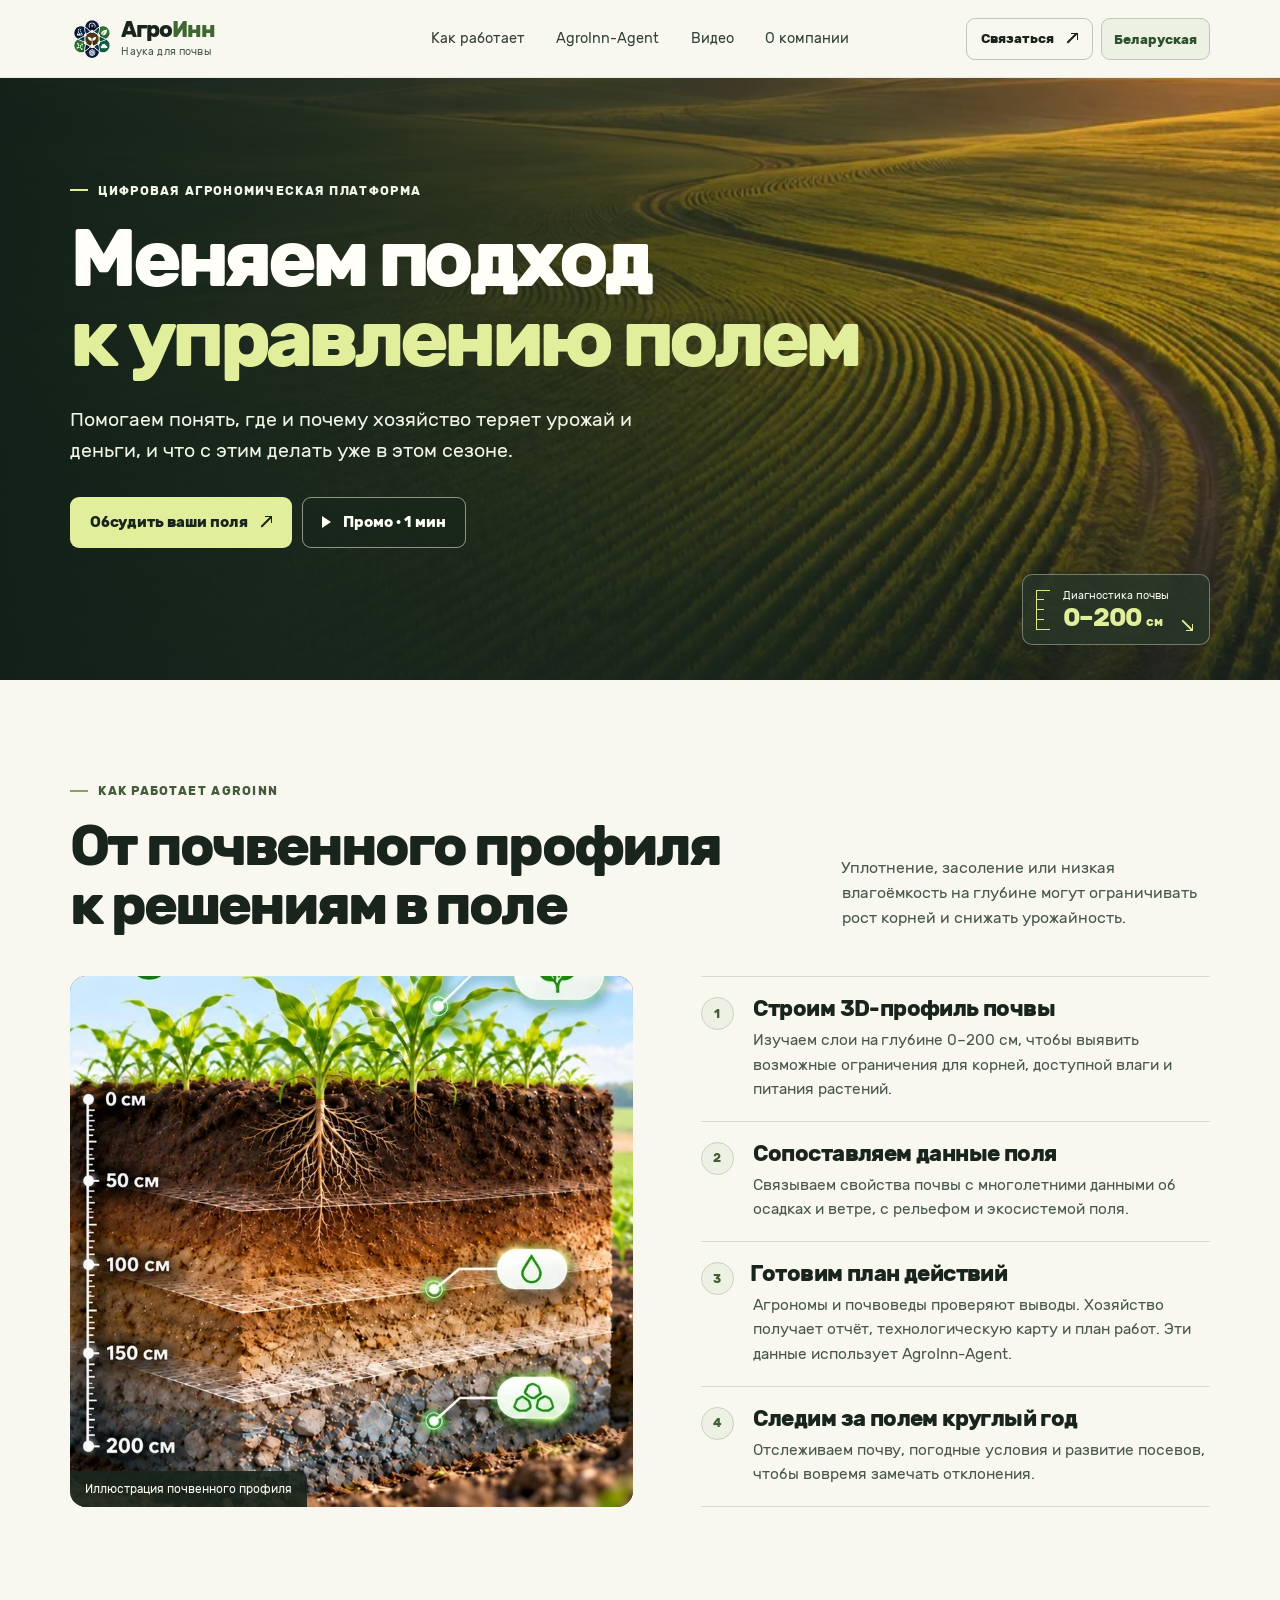
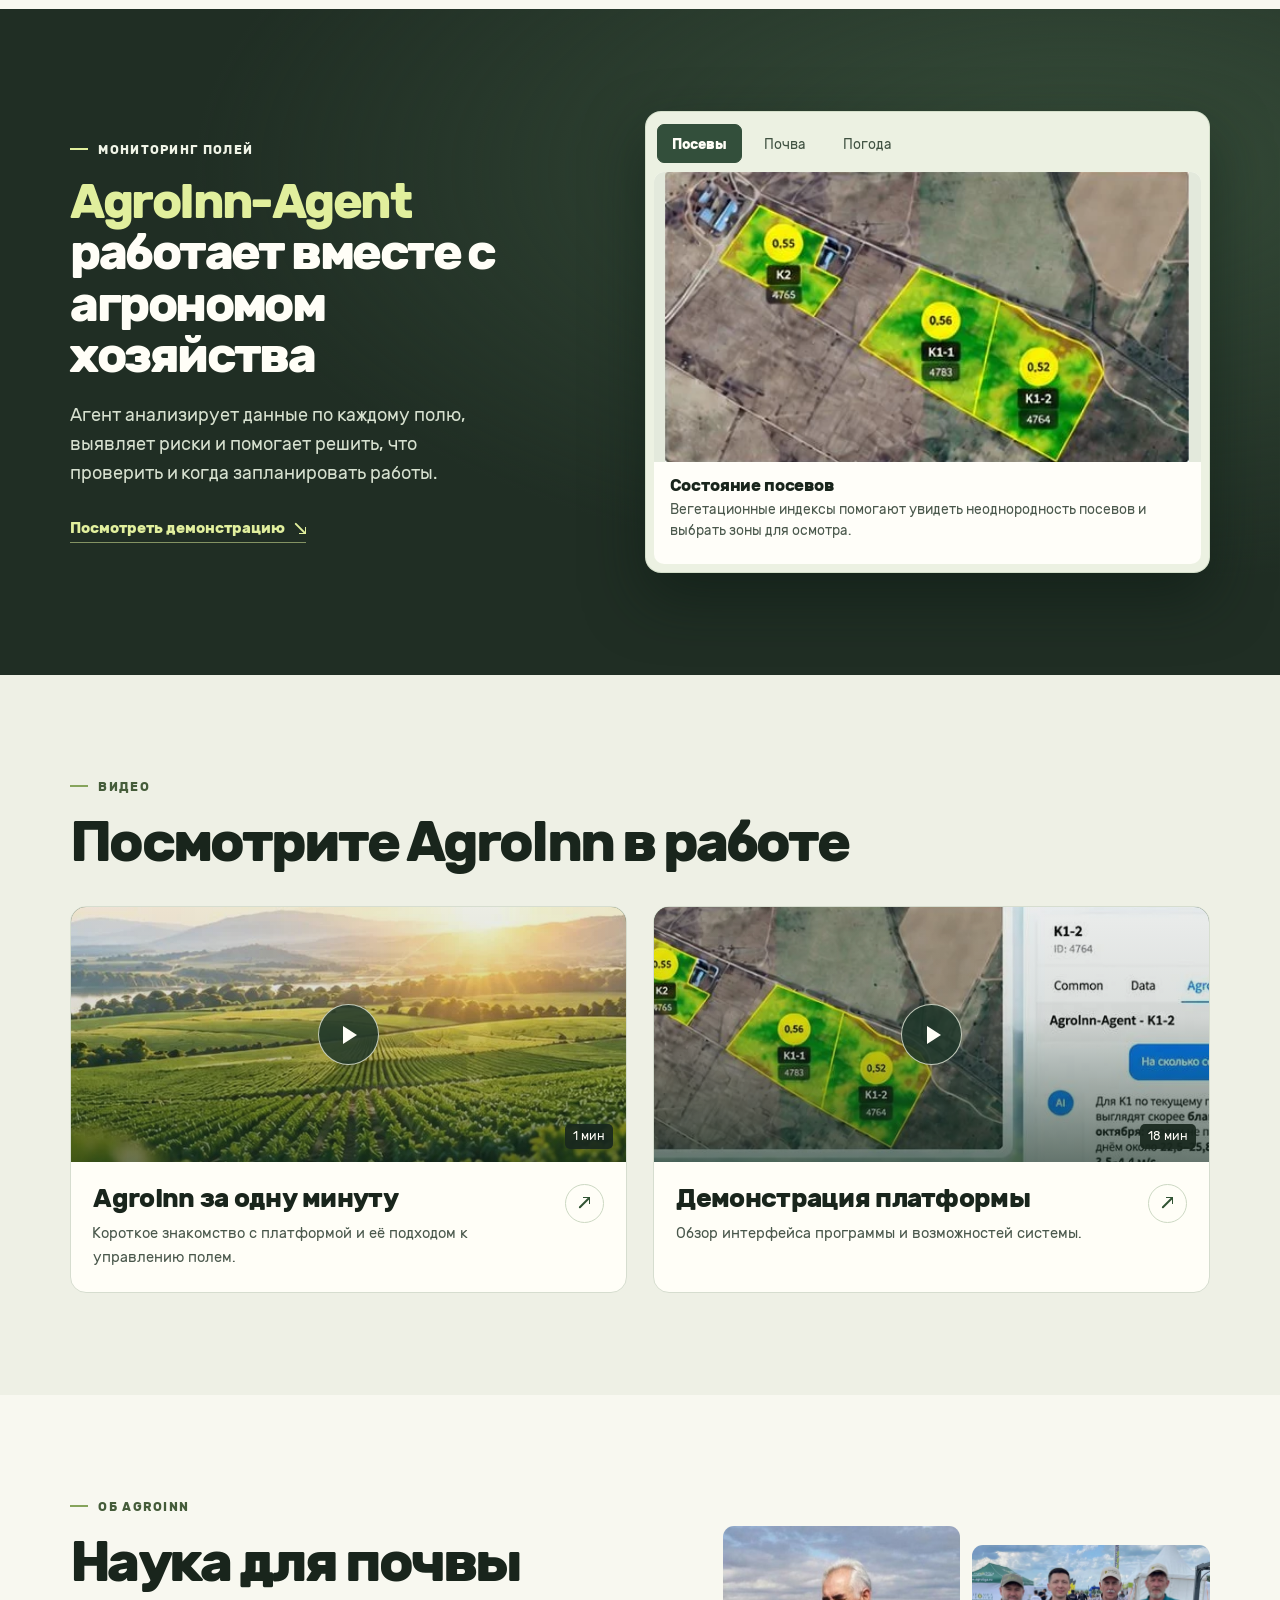
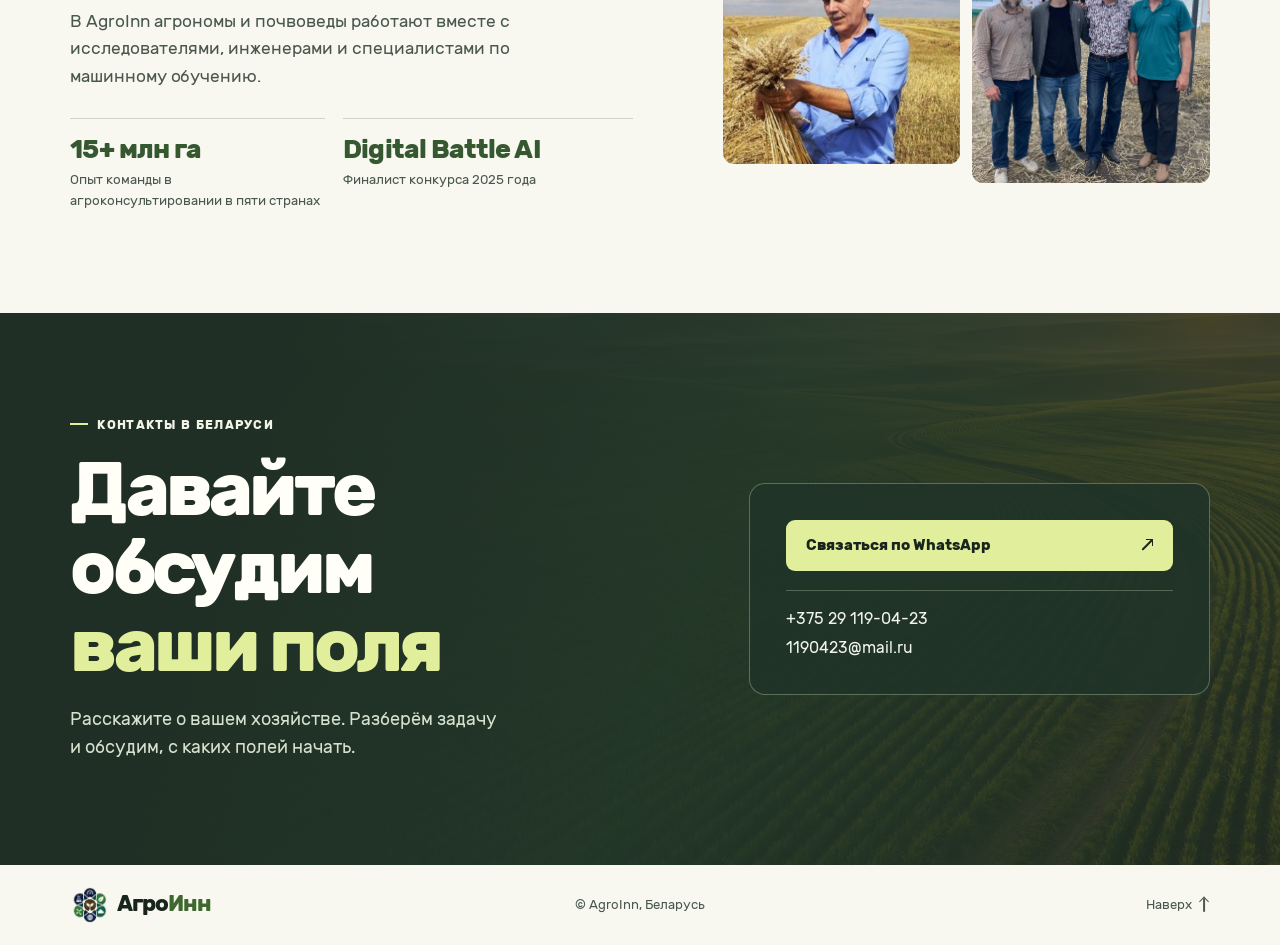
==== commit 9da5c79e: "Заменить сайт AgroInn Беларусь русской и белорусской версиями" ====
--- a/index.html
+++ b/index.html
@@ -1,269 +1,223 @@
 <!doctype html>
-<html lang="ru">
+<html lang="ru" id="top">
 <head>
   <meta charset="utf-8">
   <meta name="viewport" content="width=device-width, initial-scale=1">
-  <title>Бесплатное подключение хозяйства к AgroInn</title>
-  <meta name="description" content="Бесплатное подключение полей к AgroInn для сельхозпроизводителей Беларуси.">
-  <meta name="theme-color" content="#f7f9f5">
+  <meta name="theme-color" content="#f8f8f0">
+  <title>AgroInn Беларусь — цифровая агрономическая платформа</title>
+  <meta name="description" content="AgroInn объединяет глубокую диагностику почвы, круглогодичный мониторинг полей и поддержку агронома хозяйства с AgroInn-Agent.">
+  <meta property="og:type" content="website">
+  <meta property="og:locale" content="ru_BY">
+  <meta property="og:locale:alternate" content="be_BY">
+  <meta property="og:title" content="AgroInn Беларусь — цифровая агрономическая платформа">
+  <meta property="og:description" content="Узнайте, что ограничивает урожайность ваших полей и какие меры можно принять уже в этом сезоне.">
+  <meta property="og:image" content="https://agroinn.by/assets/field-sunrise.webp">
+  <link rel="canonical" href="https://agroinn.by/">
   <link rel="alternate" hreflang="ru-BY" href="https://agroinn.by/">
   <link rel="alternate" hreflang="be-BY" href="https://agroinn.by/be/">
-  <link rel="canonical" href="https://agroinn.by/">
-  <meta property="og:type" content="website">
-  <meta property="og:title" content="Бесплатное подключение хозяйства к AgroInn">
-  <meta property="og:description" content="Цифровой портрет поля, мониторинг подключённых полей и AgroInn-Agent — по мере запуска и обработки данных.">
-  <meta property="og:url" content="https://agroinn.by/">
-  <meta property="og:image" content="https://agroinn.by/assets/images/agroinn-agent.webp">
-  <link rel="icon" href="/assets/images/agroinn-logo.svg" type="image/svg+xml">
-  <link rel="preload" href="/assets/images/field-portrait-mobile.webp" as="image" type="image/webp">
-  <link rel="stylesheet" href="/assets/css/styles.css?v=by-1">
-  <script src="/assets/js/main.js?v=by-1" defer></script>
+  <link rel="icon" type="image/png" href="./assets/agroinn-mark.png">
+  <link rel="preload" href="./assets/rubik-bold.woff" as="font" type="font/woff" crossorigin>
+  <link rel="stylesheet" href="./assets/styles.css">
+  <script src="./assets/site.js" defer></script>
 </head>
 <body>
-  <a class="skip-link" href="#main">К основному содержанию</a>
-
-  <header class="site-header" data-header>
-    <div class="container header-inner">
-      <a class="brand" href="#top" aria-label="AgroInn — на главную">
-        <img src="/assets/images/agroinn-logo.svg" width="185" height="80" alt="AgroInn">
+  <a class="skip-link" href="#main">Перейти к содержанию</a>
+  <header class="site-header">
+    <div class="wrap header-inner">
+      <a class="brand" href="#top" aria-label="АгроИнн — на главную">
+        <img src="./assets/agroinn-mark.png" width="42" height="42" alt="">
+        <span class="brand-copy"><strong>Агро<span>Инн</span></strong><small>Наука для почвы</small></span>
       </a>
-      <button class="menu-button" type="button" aria-expanded="false" aria-controls="site-navigation" data-menu-button>
-        <span></span><span></span><span></span>
-        <span class="visually-hidden">Открыть меню</span>
+      <button class="menu-toggle" type="button" aria-label="Меню" aria-expanded="false" aria-controls="main-nav" hidden>
+        <span class="menu-icon" aria-hidden="true"></span><span class="menu-label">Меню</span>
       </button>
-      <nav class="site-nav" id="site-navigation" aria-label="Основная навигация" data-menu>
-        <a href="#benefits">Что входит</a>
+      <nav class="main-nav" id="main-nav" aria-label="Разделы сайта">
+        <a href="#method">Как работает</a>
         <a href="#agent">AgroInn-Agent</a>
-        <a href="#process">Как подключиться</a>
-        <a href="#timeline">Сроки</a>
-        <a href="#faq">Вопросы</a>
-        <a href="#contacts">Контакты</a>
+        <a href="#video">Видео</a>
+        <a href="#about">О компании</a>
+        <a class="mobile-contact" href="#contacts">Связаться <span class="arrow" aria-hidden="true"></span></a>
       </nav>
-      <div class="header-actions header-cta">
-        <a class="button button-small" href="#contacts">Связаться для подключения</a>
+      <div class="header-actions">
+        <a class="button button-header" href="#contacts">Связаться <span class="arrow" aria-hidden="true"></span></a>
+        <a class="language-toggle" href="./be/" lang="be" hreflang="be" rel="alternate">Беларуская</a>
       </div>
     </div>
   </header>
 
   <main id="main">
-    <section class="hero" id="top">
-      <div class="container hero-grid">
+    <section class="hero" aria-labelledby="hero-title">
+      <picture class="hero-photo">
+        <source media="(max-width: 680px)" srcset="./assets/field-mobile.webp">
+        <img src="./assets/field-sunrise.webp" width="1536" height="1024" alt="" fetchpriority="high">
+      </picture>
+      <div class="wrap hero-inner">
         <div class="hero-copy">
-          <p class="eyebrow">Бесплатное подключение к AgroInn</p>
-          <h1>Подключите хозяйство к AgroInn бесплатно</h1>
-          <p class="hero-lead">AgroInn подключает сельхозпроизводителей Беларуси к бесплатной системе цифрового мониторинга полей.</p>
-          <p>Бесплатная версия включает <strong>Цифровой портрет поля, мониторинг и AgroInn-Agent</strong>. Данные ваших полей помогают AgroInn-Agent подбирать подходящие технологии, товары и услуги.</p>
+          <p class="eyebrow eyebrow-light">Цифровая агрономическая платформа</p>
+          <h1 id="hero-title">Меняем подход<br class="hero-break"> <span>к управлению полем</span></h1>
+          <p class="hero-description">Помогаем понять, где и почему хозяйство теряет урожай и деньги, и что с этим делать уже в этом сезоне.</p>
           <div class="hero-actions">
-            <a class="button" href="#contacts">Связаться для подключения</a>
-            <a class="text-link" href="#process">Как проходит подключение <span aria-hidden="true">→</span></a>
-          </div>
-          <p class="note"><strong>Первые данные планируем предоставлять с января–февраля 2027 года.</strong> Поля подключаются и обрабатываются поэтапно.</p>
-        </div>
-        <div class="hero-visual">
-          <div class="image-frame hero-image">
-            <img src="/assets/images/field-portrait-mobile.webp" width="1400" height="788" alt="Интерфейс AgroInn с картой полей и показателями цифрового портрета">
-          </div>
-          <div class="status-panel" aria-label="Последовательность подключения и получения сервисов">
-            <div>
-              <span class="status-label">Сейчас</span>
-              <p>обращение → договор → передача полей → подключение</p>
-            </div>
-            <div>
-              <span class="status-label status-label-future">С января–февраля 2027 года</span>
-              <p>данные поля → мониторинг → AgroInn-Agent</p>
-            </div>
-          </div>
-        </div>
-      </div>
-    </section>
-
-    <section class="section" id="benefits">
-      <div class="container">
-        <div class="section-heading">
-          <p class="eyebrow">Бесплатная версия</p>
-          <h2>Что входит в бесплатный AgroInn</h2>
-          <p>AgroInn собирает данные по вашим полям, отслеживает их состояние и использует эту информацию в работе AgroInn-Agent.</p>
-        </div>
-        <div class="product-grid">
-          <article class="product-card">
-            <div class="product-image">
-              <img src="/assets/images/field-portrait.webp" width="1448" height="1086" alt="Карта AgroInn с данными пахотного слоя" loading="lazy">
-            </div>
-            <div class="product-content">
-              <span class="step-number">01</span>
-              <h3>Цифровой портрет поля</h3>
-              <p>Базовые цифровые данные о поле, включая характеристики пахотного слоя.</p>
-            </div>
-          </article>
-          <article class="product-card">
-            <div class="product-image">
-              <img src="/assets/images/monitoring-concept.webp" width="1500" height="844" alt="Концепт интерфейса мониторинга подключённых полей" loading="lazy">
-              <span class="image-badge">В разработке</span>
-            </div>
-            <div class="product-content">
-              <span class="step-number">02</span>
-              <h3>Мониторинг полей</h3>
-              <p>Наблюдение за состоянием подключённых полей и изменением доступных показателей.</p>
-              <p class="caption">Показан концепт интерфейса мониторинга. Финальный состав данных может измениться.</p>
-            </div>
-          </article>
-          <article class="product-card product-card-agent">
-            <div class="product-image">
-              <img src="/assets/images/agroinn-agent.webp" width="1500" height="767" alt="Интерфейс AgroInn-Agent с картой поля и цифровым помощником" loading="lazy">
-            </div>
-            <div class="product-content">
-              <span class="step-number">03</span>
-              <h3>AgroInn-Agent</h3>
-              <p>Помогает подбирать технологии, товары и услуги с учётом данных ваших полей.</p>
-            </div>
-          </article>
-        </div>
-      </div>
-    </section>
-
-    <section class="section section-soft" aria-labelledby="field-flow-title">
-      <div class="container">
-        <div class="section-heading">
-          <h2 id="field-flow-title">Как поле подключается к AgroInn</h2>
-        </div>
-        <div class="visual-steps">
-          <figure class="visual-step">
-            <div class="visual-step-image"><img src="/assets/images/field-satellite.webp" width="1200" height="675" alt="Реальные поля на спутниковой карте" loading="lazy"></div>
-            <figcaption><span>1</span><strong>Поле</strong><small>Поле на карте</small></figcaption>
+            <a class="button button-lime" href="#contacts">Обсудить ваши поля <span class="arrow" aria-hidden="true"></span></a>
+            <a class="button button-glass" href="https://youtu.be/C-f993sMciU?si=RziedeYuaP-weiyu" target="_blank" rel="noopener noreferrer">
+              <span class="play-triangle" aria-hidden="true"></span>Промо · 1 мин
+            </a>
+          </div>
+        </div>
+        <a class="hero-depth" href="#method" aria-label="Как работает диагностика почвы на глубине 0–200 сантиметров">
+          <span class="depth-scale" aria-hidden="true"></span>
+          <span class="depth-copy">
+            <span class="depth-label">Диагностика почвы</span>
+            <strong>0–200 <small>см</small></strong>
+          </span>
+          <span class="depth-arrow arrow arrow-down-right" aria-hidden="true"></span>
+        </a>
+      </div>
+    </section>
+
+    <section class="method section" id="method" aria-labelledby="method-title">
+      <div class="wrap">
+        <p class="eyebrow">Как работает AgroInn</p>
+        <div class="section-intro">
+          <h2 id="method-title">От почвенного профиля<br class="wide-break"> к решениям в поле</h2>
+          <p>Уплотнение, засоление или низкая влагоёмкость на глубине могут ограничивать рост корней и снижать урожайность.</p>
+        </div>
+        <div class="method-grid">
+          <figure class="soil-figure">
+            <img src="./assets/soil-profile.webp" width="975" height="804" alt="Иллюстрация почвенного разреза с корнями растений и шкалой глубины до 200 сантиметров" loading="lazy">
+            <figcaption>Иллюстрация почвенного профиля</figcaption>
           </figure>
-          <figure class="visual-step">
-            <div class="visual-step-image"><img src="/assets/images/field-contours.webp" width="1200" height="675" alt="Выделенные контуры полей на спутниковой карте" loading="lazy"></div>
-            <figcaption><span>2</span><strong>Контуры</strong><small>Определяем подключаемые поля</small></figcaption>
-          </figure>
-          <figure class="visual-step">
-            <div class="visual-step-image"><img src="/assets/images/field-data.webp" width="1200" height="675" alt="Подключённые поля с данными AgroInn" loading="lazy"></div>
-            <figcaption><span>3</span><strong>Данные AgroInn</strong><small>После обработки</small></figcaption>
-          </figure>
-        </div>
-      </div>
-    </section>
-
-    <section class="section agent-section" id="agent">
-      <div class="container agent-grid">
+          <ol class="method-steps" role="list">
+            <li>
+              <span class="step-number" aria-hidden="true">1</span>
+              <div><h3>Строим 3D-профиль почвы</h3><p>Изучаем слои на глубине 0–200 см, чтобы выявить возможные ограничения для корней, доступной влаги и питания растений.</p></div>
+            </li>
+            <li>
+              <span class="step-number" aria-hidden="true">2</span>
+              <div><h3>Сопоставляем данные поля</h3><p>Связываем свойства почвы с многолетними данными об осадках и ветре, с рельефом и экосистемой поля.</p></div>
+            </li>
+            <li>
+              <span class="step-number" aria-hidden="true">3</span>
+              <div><h3>Готовим план действий</h3><p>Агрономы и почвоведы проверяют выводы. Хозяйство получает отчёт, технологическую карту и план работ. Эти данные использует AgroInn-Agent.</p></div>
+            </li>
+            <li>
+              <span class="step-number" aria-hidden="true">4</span>
+              <div><h3>Следим за полем круглый год</h3><p>Отслеживаем почву, погодные условия и развитие посевов, чтобы вовремя замечать отклонения.</p></div>
+            </li>
+          </ol>
+        </div>
+      </div>
+    </section>
+
+    <section class="agent section" id="agent" aria-labelledby="agent-title">
+      <div class="wrap agent-grid">
+        <div class="agent-copy">
+          <p class="eyebrow eyebrow-light">Мониторинг полей</p>
+          <h2 id="agent-title"><span>AgroInn-Agent</span> работает вместе с агрономом хозяйства</h2>
+          <p>Агент анализирует данные по каждому полю, выявляет риски и помогает решить, что проверить и когда запланировать работы.</p>
+          <a class="text-link" href="#video">Посмотреть демонстрацию <span class="arrow arrow-down-right" aria-hidden="true"></span></a>
+        </div>
+        <div class="product-window">
+          <div class="product-tabs" role="tablist" aria-label="Данные мониторинга" hidden>
+            <button type="button" id="tab-crops" role="tab" aria-selected="true" aria-controls="panel-crops">Посевы</button>
+            <button type="button" id="tab-soil" role="tab" aria-selected="false" aria-controls="panel-soil" tabindex="-1">Почва</button>
+            <button type="button" id="tab-weather" role="tab" aria-selected="false" aria-controls="panel-weather" tabindex="-1">Погода</button>
+          </div>
+          <div class="product-panel" id="panel-crops" role="tabpanel" aria-labelledby="tab-crops">
+            <img src="./assets/agent-crops.webp" width="475" height="262" alt="Карта трёх участков AgroInn с цветовыми зонами и значениями NDVI" loading="lazy">
+            <div class="product-caption"><h3>Состояние посевов</h3><p>Вегетационные индексы помогают увидеть неоднородность посевов и выбрать зоны для осмотра.</p></div>
+          </div>
+          <div class="product-panel" id="panel-soil" role="tabpanel" aria-labelledby="tab-soil">
+            <img src="./assets/agent-soil.webp" width="607" height="263" alt="Карта поля и панель показателей почвы в AgroInn" loading="lazy">
+            <div class="product-caption"><h3>Пахотный слой почвы</h3><p>Свойства слоя 0–30 см на дату анализа, включая плотность сложения и влагоёмкость.</p></div>
+          </div>
+          <div class="product-panel" id="panel-weather" role="tabpanel" aria-labelledby="tab-weather">
+            <img src="./assets/agent-weather.webp" width="664" height="279" alt="Пример экрана с прогнозом осадков и графиком температуры воздуха" loading="lazy">
+            <div class="product-caption"><h3>Погода и окна для работ</h3><p>Прогноз осадков и температуры помогает выбрать время посева и других полевых работ.</p></div>
+          </div>
+        </div>
+      </div>
+    </section>
+
+    <section class="videos section" id="video" aria-labelledby="video-title">
+      <div class="wrap">
+        <p class="eyebrow">Видео</p>
+        <h2 id="video-title">Посмотрите AgroInn в работе</h2>
+        <div class="video-grid">
+          <a class="video-card" href="https://youtu.be/C-f993sMciU?si=RziedeYuaP-weiyu" target="_blank" rel="noopener noreferrer" aria-label="AgroInn за одну минуту — смотреть на YouTube">
+            <div class="video-cover video-cover-field">
+              <img src="./assets/video-promo.webp" width="1035" height="285" alt="" loading="lazy">
+              <span class="video-play" aria-hidden="true"><span class="play-triangle"></span></span>
+              <span class="video-duration">1 мин</span>
+            </div>
+            <div class="video-copy">
+              <div><h3>AgroInn за одну минуту</h3><p>Короткое знакомство с платформой и её подходом к управлению полем.</p></div>
+              <span class="video-arrow" aria-hidden="true"><span class="arrow"></span></span>
+            </div>
+          </a>
+          <a class="video-card" href="https://youtu.be/qmFIRGveGB4?si=rMNUyUHoZaWb1UUK" target="_blank" rel="noopener noreferrer" aria-label="18-минутная демонстрация платформы — смотреть на YouTube">
+            <div class="video-cover video-cover-system">
+              <img src="./assets/video-demonstration.webp" width="918" height="274" alt="" loading="lazy">
+              <span class="video-play" aria-hidden="true"><span class="play-triangle"></span></span>
+              <span class="video-duration">18 мин</span>
+            </div>
+            <div class="video-copy">
+              <div><h3>Демонстрация платформы</h3><p>Обзор интерфейса программы и возможностей системы.</p></div>
+              <span class="video-arrow" aria-hidden="true"><span class="arrow"></span></span>
+            </div>
+          </a>
+        </div>
+      </div>
+    </section>
+
+    <section class="about section" id="about" aria-labelledby="about-title">
+      <div class="wrap about-grid">
         <div>
-          <h2>AgroInn-Agent учитывает данные ваших полей</h2>
-          <p class="large-copy">AgroInn-Agent использует данные Цифрового портрета и мониторинга при подборе технологий, товаров и услуг.</p>
-          <p class="large-copy">Это позволяет подбирать решения не просто из общего каталога, а с учётом условий конкретных полей.</p>
-          <p class="note"><strong>Что использовать и что покупать — всегда решает хозяйство.</strong> Рекомендации AgroInn-Agent ни к чему не обязывают.</p>
-        </div>
-        <div class="agent-flow" aria-label="Как данные используются AgroInn-Agent">
-          <div class="flow-card"><span>01</span><strong>Ваши поля</strong></div>
-          <div class="flow-arrow" aria-hidden="true">↓</div>
-          <div class="flow-card"><span>02</span><strong>Цифровой портрет + мониторинг</strong></div>
-          <div class="flow-arrow" aria-hidden="true">↓</div>
-          <div class="flow-card flow-card-agent"><span>03</span><strong>AgroInn-Agent</strong></div>
-          <div class="flow-arrow" aria-hidden="true">↓</div>
-          <div class="flow-card"><span>04</span><strong>Технологии · товары · услуги</strong></div>
-        </div>
-      </div>
-    </section>
-
-    <section class="section section-soft" aria-labelledby="who-title">
-      <div class="container eligibility-grid">
-        <div>
-          <h2 id="who-title">Подключаем хозяйства в Беларуси</h2>
-          <p>К AgroInn могут подключаться сельхозпредприятия, ИП и КФХ.</p>
-          <p>Для подключения необходимо оформить договор на хозяйство и подтвердить право использования подключаемых земель.</p>
-        </div>
-        <div class="country-list country-list-single" aria-label="Страна подключения"><span>Беларусь</span></div>
-      </div>
-    </section>
-
-    <section class="section" id="process">
-      <div class="container">
-        <div class="section-heading"><h2>Как подключиться</h2></div>
-        <ol class="process-list">
-          <li><span>1</span><div><h3>Свяжитесь с нами</h3><p>Позвоните или напишите представителю AgroInn в Беларуси.</p></div></li>
-          <li><span>2</span><div><h3>Уточним данные хозяйства</h3><p>Обсудим хозяйство, подключаемые земли и подготовим необходимые документы.</p></div></li>
-          <li><span>3</span><div><h3>Подпишем договор</h3><p>Договор оформляет бесплатное подключение хозяйства к AgroInn.</p></div></li>
-          <li><span>4</span><div><h3>Вы передадите сведения о полях</h3><p>После оформления договора передайте информацию о полях в согласованном формате.</p></div></li>
-          <li><span>5</span><div><h3>Мы подключим поля</h3><p>Загрузим поля в AgroInn и поставим их на обработку.</p></div></li>
-          <li><span>6</span><div><h3>Откроем доступ к сервисам</h3><p>По мере обработки полей станут доступны Цифровой портрет, мониторинг и возможности AgroInn-Agent.</p></div></li>
-        </ol>
-      </div>
-    </section>
-
-    <section class="section agreement-section" aria-labelledby="agreement-title">
-      <div class="container agreement-card">
-        <div><h2 id="agreement-title">Зачем нужен договор</h2></div>
-        <div class="agreement-copy">
-          <p><strong>Договор официально подключает хозяйство к программе цифрового мониторинга AgroInn.</strong></p>
-          <p>В договоре определяется:</p>
-          <ul class="agreement-list">
-            <li>какие поля подключаются к AgroInn;</li>
-            <li>как AgroInn обрабатывает данные этих полей;</li>
-            <li>какие бесплатные сервисы получает хозяйство;</li>
-            <li>как данные полей могут использоваться AgroInn-Agent для подбора технологий, товаров и услуг.</li>
-          </ul>
-          <p class="agreement-highlight">Договор не обязывает хозяйство что-либо покупать через AgroInn.</p>
-          <p class="caption">Перечень документов для оформления зависит от страны, формы хозяйства и основания использования земли. Мы уточним его при подключении.</p>
-        </div>
-      </div>
-    </section>
-
-    <section class="section section-soft" id="timeline">
-      <div class="container">
-        <div class="section-heading"><p class="eyebrow">Этапы подключения</p><h2>Когда будут доступны сервисы AgroInn</h2></div>
-        <div class="timeline-grid">
-          <article><span class="timeline-badge">Сейчас</span><h3>Подключаем хозяйства</h3><ul class="check-list"><li>принимаем обращения;</li><li>оформляем договоры;</li><li>получаем сведения о полях;</li><li>подключаем и ставим поля на обработку.</li></ul></article>
-          <article><span class="timeline-badge timeline-badge-future">С января–февраля 2027 года</span><h3>Начинаем предоставлять данные</h3><ul class="check-list"><li>Цифровой портрет поля;</li><li>мониторинг;</li><li>AgroInn-Agent с учётом данных подключённых полей.</li></ul></article>
-        </div>
-        <p class="caption timeline-note">Данные будут появляться поэтапно по мере обработки полей.</p>
-      </div>
-    </section>
-
-    <section class="section" aria-labelledby="free-title">
-      <div class="container free-grid">
-        <div><h2 id="free-title">AgroInn для хозяйства — бесплатно</h2><p>Подключение и использование бесплатной версии AgroInn не требуют покупки дополнительных продуктов или услуг.</p></div>
-        <div class="free-card"><h3>В бесплатную версию входят</h3><ul class="check-list check-list-green"><li>Цифровой портрет поля с базовыми данными пахотного слоя;</li><li>мониторинг подключённых полей;</li><li>AgroInn-Agent;</li><li>рекомендации технологий, товаров и услуг с учётом данных полей.</li></ul><p class="note"><strong>Покупать то, что рекомендует AgroInn-Agent, не обязательно.</strong> Решение всегда принимает хозяйство.</p></div>
-      </div>
-    </section>
-
-    <section class="section section-soft" aria-labelledby="extra-title">
-      <div class="container extra-grid"><div><h2 id="extra-title">Если понадобится больше</h2><p>Дополнительно можно подключить:</p></div><ul class="feature-tags"><li>Глубокая диагностика</li><li>«Агросоветник»</li><li>Экспертное сопровождение</li><li>Другие сервисы AgroInn</li></ul></div>
-    </section>
-
-    <section class="section" id="faq">
-      <div class="container faq-grid">
-        <div><h2>Частые вопросы</h2></div>
-        <div class="faq-list">
-          <details><summary>Что входит в бесплатную версию AgroInn?</summary><p>Цифровой портрет поля, мониторинг и AgroInn-Agent.</p></details>
-          <details><summary>Что делает AgroInn-Agent?</summary><p>Учитывает данные подключённых полей и помогает подбирать подходящие технологии, товары и услуги.</p></details>
-          <details><summary>Обязательно ли покупать то, что рекомендует AgroInn-Agent?</summary><p>Нет. AgroInn-Agent даёт рекомендации, а решение всегда принимает хозяйство.</p></details>
-          <details><summary>Когда появятся данные по полям?</summary><p>Первые данные планируем предоставлять с января–февраля 2027 года. Конкретные поля будут становиться доступны по мере их обработки.</p></details>
-          <details><summary>Есть ли ограничения по площади или количеству полей?</summary><p>Сейчас ограничений по площади или количеству подключаемых полей не установлено.</p></details>
-          <details><summary>Какие документы потребуются?</summary><p>Это зависит от страны, формы хозяйства и основания использования земли. Представитель AgroInn уточнит перечень при подключении.</p></details>
-          <details><summary>Как начать подключение?</summary><p>Позвоните или напишите представителю AgroInn в Беларуси. Контакты указаны ниже.</p></details>
-        </div>
-      </div>
-    </section>
-
-    <section class="section contact-section" id="contacts">
-      <div class="container">
-        <div class="contact-heading"><p class="eyebrow">Подключение к AgroInn</p><h2>Хотите подключить хозяйство?</h2><p>Позвоните или напишите представителю AgroInn в Беларуси. Расскажем, как проходит подключение и какие документы понадобятся.</p></div>
-        <div class="contact-cards contact-cards-single" aria-label="Контакты AgroInn в Беларуси">
-          <article class="contact-card"><h3>Беларусь</h3>
-            <div class="contact-method"><span>Телефон</span><a href="tel:+375291190423">+375 29 119-04-23</a></div>
-            <div class="contact-method"><span>WhatsApp</span><a href="https://wa.me/375291190423" target="_blank" rel="noopener noreferrer">Написать в WhatsApp</a></div>
-            <div class="contact-method"><span>Email</span><a href="mailto:1190423@mail.ru">1190423@mail.ru</a></div>
-          </article>
+          <p class="eyebrow">Об AgroInn</p>
+          <h2 id="about-title">Наука для почвы</h2>
+          <p class="about-description">В AgroInn агрономы и почвоведы работают вместе с исследователями, инженерами и специалистами по машинному обучению.</p>
+          <div class="credentials">
+            <div><strong>15+ млн га</strong><p>Опыт команды в агроконсультировании в пяти странах</p></div>
+            <div><strong>Digital Battle AI</strong><p>Финалист конкурса 2025 года</p></div>
+          </div>
+        </div>
+        <div class="team-photos">
+          <img src="./assets/agronomist-portrait.jpg?v=525d51a2" width="338" height="338" alt="Агроном AgroInn осматривает колосья на поле" loading="lazy">
+          <img class="team-group-photo" src="./assets/team-group.webp" width="959" height="960" alt="Групповое фото на сельскохозяйственной выставке" loading="lazy">
+        </div>
+      </div>
+    </section>
+
+    <section class="contact section" id="contacts" aria-labelledby="contact-title">
+      <div class="wrap contact-grid">
+        <div class="contact-copy">
+          <p class="eyebrow eyebrow-light">Контакты в Беларуси</p>
+          <h2 id="contact-title">Давайте обсудим <span>ваши поля</span></h2>
+          <p>Расскажите о вашем хозяйстве. Разберём задачу и обсудим, с каких полей начать.</p>
+        </div>
+        <div class="contact-panel">
+          <div class="contact-buttons">
+            <a class="button button-lime" href="https://wa.me/375291190423" target="_blank" rel="noopener noreferrer">
+              Связаться по WhatsApp <span class="arrow" aria-hidden="true"></span>
+            </a>
+          </div>
+          <address class="contact-details">
+            <a href="tel:+375291190423">+375 29 119-04-23</a>
+            <a href="mailto:1190423@mail.ru">1190423@mail.ru</a>
+          </address>
         </div>
       </div>
     </section>
   </main>
 
   <footer class="site-footer">
-    <div class="container footer-grid">
-      <div><img src="/assets/images/agroinn-logo.svg" width="170" height="74" alt="AgroInn"><p>Цифровой мониторинг полей для хозяйств Беларуси.</p></div>
-      <div><h2>Документы</h2><a href="/privacy/">Политика обработки персональных данных</a></div>
-      <div><h2>Контакты</h2><a href="#contacts">Контакты</a></div>
+    <div class="wrap footer-inner">
+      <a class="brand" href="#top" aria-label="АгроИнн — к началу страницы">
+        <img src="./assets/agroinn-mark.png" width="38" height="38" alt="">
+        <span class="brand-copy"><strong>Агро<span>Инн</span></strong></span>
+      </a>
+      <p>© AgroInn, Беларусь</p>
+      <a class="back-to-top" href="#top">Наверх <span class="arrow arrow-up" aria-hidden="true"></span></a>
     </div>
-    <div class="container footer-bottom"><span>© <span data-current-year>2026</span> AgroInn</span><span>Русская версия</span></div>
   </footer>
 </body>
 </html>
--- a/assets/styles.css
+++ b/assets/styles.css
@@ -0,0 +1,865 @@
+@font-face {
+  font-family: Rubik;
+  src: url("./rubik-regular.woff") format("woff");
+  font-weight: 400;
+  font-display: swap;
+}
+
+@font-face {
+  font-family: Rubik;
+  src: url("./rubik-bold.woff") format("woff");
+  font-weight: 700;
+  font-display: swap;
+}
+
+:root {
+  color-scheme: light;
+  --paper: #f8f8f0;
+  --white: #fffef7;
+  --moss: #435d36;
+  --ink: #19251c;
+  --muted: #4a584c;
+  --line: #d7dccd;
+  --forest: #202e24;
+  --lime: #e1ef9d;
+  --light-muted: #d6e0cf;
+  --radius: 16px;
+  --page-padding: clamp(22px, 5.5vw, 92px);
+  background: var(--paper);
+  color: var(--ink);
+  font-family: Rubik, system-ui, sans-serif;
+  font-synthesis: none;
+}
+
+*, *::before, *::after { box-sizing: border-box; }
+[hidden] { display: none !important; }
+html { scroll-behavior: smooth; }
+body { margin: 0; }
+img { display: block; max-width: 100%; }
+a { color: inherit; text-decoration: none; }
+button { font: inherit; color: inherit; }
+p, h1, h2, h3, figure { margin: 0; }
+h1, h2, h3 { font-weight: 700; }
+h2 { font-size: clamp(2.25rem, 4.4vw, 4.4rem); letter-spacing: -.052em; line-height: 1.04; }
+h3 { letter-spacing: -.027em; }
+p { line-height: 1.6; }
+
+:focus-visible {
+  outline: 2px solid #1a683b;
+  outline-offset: 5px;
+}
+
+.wrap {
+  width: min(1280px, calc(100% - 2 * var(--page-padding)));
+  margin-inline: auto;
+}
+
+.section {
+  padding-block: clamp(66px, 8vw, 118px);
+  scroll-margin-top: 14px;
+}
+
+.skip-link {
+  position: fixed;
+  z-index: 20;
+  top: 12px;
+  left: 12px;
+  padding: 12px 15px;
+  transform: translateY(calc(-100% - 20px));
+  background: var(--white);
+  border-radius: 6px;
+}
+
+.skip-link:focus { transform: none; }
+
+.site-header {
+  position: relative;
+  z-index: 2;
+  background: var(--paper);
+  border-bottom: 1px solid #34433515;
+}
+
+.header-inner {
+  min-height: 77px;
+  display: grid;
+  grid-template-columns: minmax(max-content, 1fr) auto minmax(max-content, 1fr);
+  align-items: center;
+  gap: clamp(18px, 3.2vw, 44px);
+}
+
+.brand {
+  display: inline-flex;
+  width: max-content;
+  align-items: center;
+  gap: 9px;
+}
+
+.brand img { flex: none; object-fit: contain; }
+.brand-copy { display: grid; gap: 3px; }
+.brand strong { font-size: 1.4rem; line-height: 1; letter-spacing: -.05em; }
+.brand strong span { color: #3e682f; }
+.brand small { color: var(--muted); font-size: .66rem; letter-spacing: .015em; }
+
+.main-nav {
+  display: flex;
+  align-items: center;
+  gap: clamp(18px, 2.45vw, 40px);
+  color: #344237;
+  font-size: .9rem;
+}
+
+.main-nav a { padding-block: 9px; white-space: nowrap; }
+.main-nav a:hover { color: #265b2d; text-decoration: underline; text-underline-offset: .33em; }
+.mobile-contact { display: none; }
+.menu-toggle { display: none; }
+
+.header-actions {
+  display: flex;
+  align-items: center;
+  justify-self: end;
+  gap: 8px;
+  white-space: nowrap;
+}
+
+.language-toggle {
+  display: inline-grid;
+  min-height: 42px;
+  place-items: center;
+  padding-inline: 12px;
+  border: 1px solid #bdc8b7;
+  border-radius: 9px;
+  background: #ecf1e3;
+  color: #2e5230;
+  font-size: .84rem;
+  font-weight: 700;
+  transition: background-color .18s ease, border-color .18s ease;
+}
+
+.language-toggle:hover { background: #e0ead4; border-color: #98ad90; }
+
+.button {
+  min-height: 51px;
+  display: inline-flex;
+  align-items: center;
+  justify-content: center;
+  gap: 12px;
+  width: fit-content;
+  padding: 11px 19px;
+  border: 1px solid transparent;
+  border-radius: 9px;
+  font-size: .94rem;
+  font-weight: 700;
+  line-height: 1.25;
+  transition: background-color .18s ease, border-color .18s ease, color .18s ease;
+}
+
+.button-header {
+  min-height: 42px;
+  border-color: #bdc8b7;
+  padding-inline: 14px;
+  font-size: .84rem;
+}
+
+.button-header:hover { background: #e9eed9; border-color: #aab9a2; }
+
+.arrow {
+  position: relative;
+  display: inline-block;
+  width: 12px;
+  height: 12px;
+  flex: none;
+  vertical-align: middle;
+}
+
+.arrow::before, .arrow::after {
+  content: "";
+  position: absolute;
+}
+
+.arrow::before {
+  bottom: 1px;
+  left: 1px;
+  width: 13.5px;
+  height: 1.5px;
+  border-radius: 1px;
+  background: currentColor;
+  transform: rotate(-45deg);
+  transform-origin: left center;
+}
+
+.arrow::after {
+  top: 0;
+  right: 0;
+  width: 7px;
+  height: 7px;
+  border-top: 1.5px solid;
+  border-right: 1.5px solid;
+}
+
+.arrow-down-right { transform: rotate(90deg); }
+.arrow-up { transform: rotate(-45deg); }
+
+.button-lime { background: var(--lime); color: var(--ink); }
+.button-lime:hover { background: #f0ffc0; }
+.button-glass { background: #17251cb3; border-color: #f2f4e48a; color: #fffef7; }
+.button-glass:hover { background: #314837; border-color: #ffffffb3; }
+
+.eyebrow {
+  display: flex;
+  align-items: center;
+  gap: 10px;
+  margin-bottom: 18px;
+  color: #455c3a;
+  font-size: clamp(.69rem, 1.1vw, .77rem);
+  font-weight: 700;
+  letter-spacing: .105em;
+  line-height: 1.4;
+  text-transform: uppercase;
+}
+
+.eyebrow::before {
+  content: "";
+  width: 18px;
+  height: 2px;
+  flex: none;
+  background: #86a45c;
+}
+
+.eyebrow-light { color: #f0f4e7; }
+.eyebrow-light::before { background: var(--lime); }
+
+.hero {
+  position: relative;
+  isolation: isolate;
+  min-height: clamp(555px, 47vw, 710px);
+  display: grid;
+  background: #26372a;
+  color: #fffef8;
+}
+
+.hero-photo, .hero::before {
+  position: absolute;
+  z-index: -1;
+  inset: 0;
+  pointer-events: none;
+}
+
+.hero-photo { z-index: -2; overflow: hidden; }
+.hero-photo img { width: 100%; height: 100%; object-fit: cover; object-position: center 40%; }
+
+.hero::before {
+  content: "";
+  background:
+    linear-gradient(90deg, #112019f5 0%, #16251dd9 21%, #1c291c70 59%, #31402b00 88%),
+    linear-gradient(0deg, #121e1ac7 0%, #1a261c0a 64%);
+}
+
+.hero-inner {
+  position: relative;
+  display: grid;
+  align-items: center;
+  padding-top: 38px;
+  padding-bottom: 66px;
+}
+
+.hero-copy { width: min(850px, 100%); }
+.hero .eyebrow { margin-bottom: 20px; }
+
+.hero h1 {
+  font-size: clamp(3.4rem, 6.3vw, 6.25rem);
+  line-height: .99;
+  letter-spacing: -.058em;
+}
+
+.hero h1 span { color: var(--lime); }
+.hero-description {
+  max-width: 570px;
+  text-wrap: pretty;
+  margin-top: 25px;
+  color: #f0f4e7;
+  font-size: clamp(1.03rem, 1.62vw, 1.22rem);
+}
+
+.hero-actions { display: flex; flex-wrap: wrap; gap: 10px; margin-top: 31px; }
+
+.play-triangle {
+  width: 0;
+  height: 0;
+  flex: none;
+  border-top: 6px solid transparent;
+  border-bottom: 6px solid transparent;
+  border-left: 9px solid currentColor;
+}
+
+.hero-depth {
+  position: absolute;
+  right: 0;
+  bottom: 35px;
+  display: grid;
+  grid-template-columns: 15px auto 13px;
+  align-items: center;
+  gap: 12px;
+  padding: 14px 15px 13px 13px;
+  border: 1px solid #f5fade5e;
+  border-radius: 10px;
+  background: #283729cf;
+  color: #f7f9ed;
+  transition: background-color .18s ease, border-color .18s ease;
+}
+
+.hero-depth:hover { background: #263b2c; border-color: #f5fadea5; }
+.depth-scale {
+  display: block;
+  width: 14px;
+  height: 40px;
+  border-block: 1px solid #d9e68a;
+  border-inline-start: 1px solid #d9e68a;
+  background: repeating-linear-gradient(to bottom, transparent 0 8px, #d9e68a 8px 9px, transparent 9px 10px) left / 7px 100% no-repeat;
+}
+
+.depth-copy { display: grid; gap: 3px; }
+.depth-label { font-size: .68rem; }
+.depth-copy strong { color: var(--lime); white-space: nowrap; font-size: 1.6rem; letter-spacing: -.04em; line-height: 1; }
+.depth-copy small { font-size: .79rem; letter-spacing: 0; }
+.depth-arrow { align-self: end; color: var(--lime); }
+
+.hero :focus-visible, .agent :focus-visible, .contact :focus-visible {
+  outline-color: var(--lime);
+}
+
+.section-intro {
+  display: grid;
+  grid-template-columns: 1.5fr .78fr;
+  align-items: end;
+  gap: clamp(26px, 5vw, 80px);
+  margin-bottom: 42px;
+}
+
+.section-intro > p {
+  padding-bottom: 4px;
+  color: var(--muted);
+  font-size: clamp(.98rem, 1.23vw, 1.14rem);
+}
+
+.method-grid {
+  display: grid;
+  grid-template-columns: 1.05fr .95fr;
+  align-items: stretch;
+  gap: clamp(28px, 5.3vw, 84px);
+}
+
+.soil-figure {
+  position: relative;
+  min-height: 435px;
+  overflow: hidden;
+  border-radius: var(--radius);
+  background: #614d3a;
+}
+
+.soil-figure img {
+  position: absolute;
+  width: 100%;
+  height: 100%;
+  object-fit: cover;
+  object-position: center 48%;
+}
+
+.soil-figure figcaption {
+  position: absolute;
+  bottom: 0;
+  left: 0;
+  padding: 11px 15px;
+  background: #1a261de8;
+  color: var(--white);
+  border-top-right-radius: 9px;
+  font-size: .74rem;
+}
+
+.method-steps {
+  margin: 0;
+  padding: 0;
+  list-style: none;
+  align-self: center;
+}
+
+.method-steps li {
+  display: grid;
+  grid-template-columns: 39px 1fr;
+  gap: 13px;
+  align-items: start;
+  min-height: 100px;
+  padding-block: 19px;
+  border-top: 1px solid var(--line);
+}
+
+.method-steps li:last-child { border-bottom: 1px solid var(--line); }
+.step-number {
+  display: grid;
+  place-items: center;
+  width: 33px;
+  height: 33px;
+  margin-top: 1px;
+  border: 1px solid #c7d2be;
+  border-radius: 50%;
+  background: #edf1e3;
+  color: var(--moss);
+  font-size: .76rem;
+  font-weight: 700;
+}
+
+.method-steps h3 { margin-bottom: 5px; font-size: clamp(1.03rem, 1.85vw, 1.38rem); line-height: 1.22; }
+.method-steps p { color: var(--muted); font-size: clamp(.9rem, 1.2vw, 1.03rem); }
+
+.agent {
+  overflow: hidden;
+  background: radial-gradient(ellipse at 84% 24%, #364c39 0%, transparent 58%), var(--forest);
+  color: var(--white);
+}
+
+.agent-grid {
+  display: grid;
+  grid-template-columns: .87fr 1fr;
+  align-items: center;
+  gap: clamp(32px, 6.45vw, 98px);
+}
+
+.agent h2 { font-size: clamp(2.1rem, 3.85vw, 3.8rem); }
+.agent h2 span, .contact h2 span { color: var(--lime); }
+
+.agent-copy > p:not(.eyebrow), .contact-copy > p:not(.eyebrow) {
+  margin-top: 20px;
+  max-width: 440px;
+  color: var(--light-muted);
+  font-size: clamp(1rem, 1.46vw, 1.125rem);
+}
+
+.text-link {
+  display: inline-flex;
+  align-items: center;
+  gap: 9px;
+  margin-top: 27px;
+  padding-block: 5px;
+  color: var(--lime);
+  border-bottom: 1px solid #e1ef9d85;
+  font-size: .94rem;
+  font-weight: 700;
+}
+
+.text-link:hover { border-color: currentColor; }
+
+.product-window {
+  min-width: 0;
+  padding: 8px;
+  border: 1px solid #a9c0a260;
+  border-radius: var(--radius);
+  background: #ecf1e2;
+  color: var(--ink);
+  box-shadow: 0 25px 57px #0d1b1490;
+}
+
+.product-tabs {
+  display: flex;
+  gap: 7px;
+  padding: 4px 3px 9px;
+}
+
+.product-tabs button {
+  min-height: 39px;
+  padding: 7px 14px;
+  border: 1px solid transparent;
+  border-radius: 7px;
+  background: transparent;
+  color: #405242;
+  font-size: .86rem;
+  cursor: pointer;
+}
+
+.product-tabs button:hover { background: #dde7d5; color: var(--ink); }
+.product-tabs button[aria-selected="true"] {
+  border-color: #334f3b;
+  background: #334f3b;
+  color: #fffef7;
+  font-weight: 700;
+}
+
+.product-tabs button:focus-visible, .product-panel:focus-visible {
+  outline-color: #2e6937;
+  outline-offset: 0;
+}
+
+.product-panel {
+  overflow: hidden;
+  border-radius: 10px;
+  background: #fffef9;
+}
+
+.product-panel + .product-panel { margin-top: 8px; }
+.product-panel[hidden] + .product-panel { margin-top: 0; }
+
+.product-panel img {
+  width: 100%;
+  height: auto;
+  aspect-ratio: 1.89;
+  object-fit: contain;
+  background: #e3e9dc;
+}
+
+.product-caption { min-height: 102px; padding: 14px 16px 13px; }
+.product-caption h3 { margin-bottom: 4px; font-size: 1.03rem; letter-spacing: -.01em; }
+.product-caption p { color: var(--muted); font-size: .86rem; line-height: 1.5; }
+
+.videos { background: #eef0e5; }
+.video-grid {
+  display: grid;
+  grid-template-columns: repeat(2, minmax(0, 1fr));
+  gap: clamp(16px, 2.1vw, 30px);
+  margin-top: 35px;
+}
+
+.video-card {
+  display: flex;
+  min-width: 0;
+  flex-direction: column;
+  overflow: hidden;
+  border: 1px solid #d6ddcf;
+  border-radius: var(--radius);
+  background: var(--white);
+  transition: border-color .18s ease, box-shadow .18s ease;
+}
+
+.video-card:hover { border-color: #98aa8e; box-shadow: 0 8px 26px #2c44221e; }
+
+.video-cover {
+  position: relative;
+  display: grid;
+  place-items: center;
+  aspect-ratio: 2.18;
+  isolation: isolate;
+  background: #36543b;
+  color: var(--white);
+}
+
+.video-cover img {
+  position: absolute;
+  z-index: -2;
+  width: 100%;
+  height: 100%;
+  object-fit: cover;
+}
+
+.video-cover::after {
+  content: "";
+  position: absolute;
+  z-index: -1;
+  inset: 0;
+  background: linear-gradient(0deg, #152d21a6, #152d2126 57%, #152d2114);
+}
+
+.video-cover-field img { object-position: 72% center; }
+.video-cover-system img { object-position: 31% center; }
+
+.video-play {
+  display: grid;
+  width: 61px;
+  height: 61px;
+  place-items: center;
+  border: 1px solid #f4f9e9bd;
+  border-radius: 50%;
+  background: #20372bdb;
+  color: var(--white);
+  transition: color .18s ease, background-color .18s ease;
+}
+
+.video-play .play-triangle {
+  margin-left: 4px;
+  border-top-width: 9px;
+  border-bottom-width: 9px;
+  border-left-width: 14px;
+}
+
+.video-card:hover .video-play { background: var(--lime); color: var(--ink); }
+
+.video-duration {
+  position: absolute;
+  right: 13px;
+  bottom: 13px;
+  padding: 5px 8px;
+  border-radius: 5px;
+  background: #18281eea;
+  font-size: .77rem;
+  line-height: 1.2;
+}
+
+.video-copy {
+  display: flex;
+  flex: 1;
+  justify-content: space-between;
+  gap: 16px;
+  padding: 22px 22px 23px;
+}
+
+.video-copy h3 { font-size: clamp(1.17rem, 2.1vw, 1.63rem); line-height: 1.18; }
+.video-copy p { margin-top: 8px; max-width: 430px; color: var(--muted); font-size: .91rem; }
+.video-arrow {
+  display: grid;
+  flex: none;
+  width: 39px;
+  height: 39px;
+  place-items: center;
+  align-self: flex-start;
+  border: 1px solid #ccd8c3;
+  border-radius: 50%;
+  color: #315333;
+}
+
+.about-grid {
+  display: grid;
+  grid-template-columns: 1.04fr .9fr;
+  align-items: center;
+  gap: clamp(36px, 7vw, 112px);
+}
+
+.about-description { max-width: 490px; margin-top: 16px; color: var(--muted); font-size: 1.08rem; }
+.credentials {
+  display: grid;
+  grid-template-columns: .88fr 1fr;
+  gap: 18px;
+  margin-top: 27px;
+}
+
+.credentials > div { border-top: 1px solid #cdd5c3; padding-top: 14px; }
+.credentials strong { display: block; color: #365831; font-size: clamp(1.13rem, 2.1vw, 1.65rem); letter-spacing: -.035em; }
+.credentials p { margin-top: 4px; color: var(--muted); font-size: .83rem; }
+
+.team-photos {
+  display: grid;
+  grid-template-columns: 1fr 1fr;
+  align-items: center;
+  gap: 12px;
+  padding-bottom: 19px;
+}
+
+.team-photos img { width: 100%; height: auto; border-radius: 11px; }
+.team-photos img:nth-child(2) { transform: translateY(19px); }
+
+.contact {
+  position: relative;
+  isolation: isolate;
+  overflow: hidden;
+  background: #253b2c;
+  color: var(--white);
+}
+
+.contact::before {
+  content: "";
+  position: absolute;
+  z-index: -1;
+  inset: 0;
+  background:
+    linear-gradient(110deg, #202f25 18%, #223729eb 54%, #202f24c4 100%),
+    url("./field-sunrise.webp") center 55% / cover;
+}
+
+.contact-grid {
+  display: grid;
+  grid-template-columns: 1fr .8fr;
+  align-items: center;
+  gap: clamp(24px, 8vw, 115px);
+}
+
+.contact h2 { font-size: clamp(2.6rem, 5.85vw, 5.5rem); }
+.contact h2 span { display: block; }
+.contact-panel {
+  min-width: 0;
+  padding: clamp(19px, 3.1vw, 36px);
+  border: 1px solid #c1d5b35e;
+  border-radius: var(--radius);
+  background: #203428e0;
+}
+
+.contact-buttons {
+  display: grid;
+  gap: 9px;
+}
+
+.contact-buttons .button { width: 100%; justify-content: space-between; }
+.contact-details {
+  display: grid;
+  gap: 8px;
+  justify-items: start;
+  margin-top: 19px;
+  padding-top: 17px;
+  border-top: 1px solid #c1d5b352;
+  color: #f0f4e9;
+  font-style: normal;
+  overflow-wrap: anywhere;
+}
+
+.contact-details a { line-height: 1.34; }
+.contact-details a:hover { text-decoration: underline; text-underline-offset: .2em; }
+
+.site-footer { background: var(--paper); }
+
+.footer-inner {
+  display: grid;
+  grid-template-columns: 1fr auto 1fr;
+  align-items: center;
+  gap: 11px;
+  min-height: 80px;
+}
+
+.footer-inner p, .back-to-top { font-size: .82rem; color: var(--muted); }
+.back-to-top { justify-self: end; display: flex; align-items: center; gap: 6px; }
+.back-to-top:hover { text-decoration: underline; text-underline-offset: .25em; }
+
+@media (max-width: 1050px) {
+  .hero h1 { font-size: clamp(3.35rem, 7.25vw, 5.2rem); }
+  .section-intro { grid-template-columns: 1.36fr .8fr; }
+  .wide-break { display: none; }
+}
+
+@media (max-width: 1080px) {
+  .header-inner {
+    grid-template-columns: minmax(0, 1fr) auto auto;
+    gap: 0 10px;
+    min-height: 66px;
+  }
+  .header-inner > .brand { min-height: 66px; width: fit-content; }
+  .header-actions { grid-column: 3; grid-row: 1; }
+  .button-header { display: none; }
+  .mobile-contact { display: flex; align-items: center; gap: 7px; }
+  .menu-toggle {
+    grid-column: 2;
+    grid-row: 1;
+    align-items: center;
+    gap: 8px;
+    min-height: 42px;
+    padding: 8px 11px;
+    border: 1px solid #bdc8b7;
+    border-radius: 8px;
+    background: transparent;
+    font-size: .87rem;
+    font-weight: 700;
+    cursor: pointer;
+  }
+  .site-header.has-menu-toggle .menu-toggle { display: inline-flex; }
+  .menu-icon, .menu-icon::before, .menu-icon::after {
+    display: block;
+    width: 15px;
+    height: 1.5px;
+    background: var(--ink);
+    transition: transform .18s ease;
+  }
+  .menu-icon { position: relative; }
+  .menu-icon::before, .menu-icon::after { position: absolute; left: 0; content: ""; }
+  .menu-icon::before { top: -5px; }
+  .menu-icon::after { top: 5px; }
+  .menu-toggle[aria-expanded="true"] .menu-icon { background: transparent; }
+  .menu-toggle[aria-expanded="true"] .menu-icon::before { transform: translateY(5px) rotate(45deg); }
+  .menu-toggle[aria-expanded="true"] .menu-icon::after { transform: translateY(-5px) rotate(-45deg); }
+
+  .main-nav {
+    grid-column: 1 / -1;
+    grid-row: 2;
+    width: 100%;
+    flex-direction: column;
+    align-items: stretch;
+    gap: 0;
+    padding-block: 1px 11px;
+  }
+  .main-nav a { min-height: 43px; padding: 12px 2px; border-top: 1px solid var(--line); }
+  .site-header.has-menu-toggle .main-nav {
+    position: absolute;
+    top: 100%;
+    right: 0;
+    left: 0;
+    padding-inline: var(--page-padding);
+    background: var(--paper);
+    border-bottom: 1px solid var(--line);
+    box-shadow: 0 16px 22px #17261a22;
+  }
+  .site-header.has-menu-toggle .menu-toggle[aria-expanded="false"] + .main-nav { display: none; }
+}
+
+@media (max-width: 850px) {
+  .hero { min-height: 590px; }
+  .hero-inner { padding-bottom: 120px; }
+  .hero-depth { bottom: 25px; }
+  .section-intro { grid-template-columns: 1fr; gap: 15px; margin-bottom: 27px; }
+  .section-intro > p { max-width: 550px; }
+  .method-grid { gap: 26px; }
+  .soil-figure { min-height: 400px; }
+  .method-steps li { min-height: 0; padding-block: 13px; }
+  .agent-grid { gap: 25px; }
+  .about-grid { gap: 25px; }
+  .contact-grid { grid-template-columns: 1fr .9fr; gap: 24px; }
+}
+
+@media (max-width: 680px) {
+  .hero { min-height: 625px; }
+  .hero-photo img { object-position: center 57%; }
+  .hero::before {
+    background:
+      linear-gradient(90deg, #15231ce0 0%, #19291fa6 56%, #253c2b44 100%),
+      linear-gradient(0deg, #18261ac4 0%, #18251a10 86%);
+  }
+  .hero-inner { padding-top: 39px; padding-bottom: 126px; }
+  .hero h1 { font-size: clamp(2.56rem, 9vw, 3.9rem); line-height: 1.02; }
+  .hero .eyebrow { max-width: 295px; margin-bottom: 16px; }
+  .hero-description { margin-top: 19px; max-width: 440px; }
+  .hero-actions { margin-top: 22px; }
+  .hero-depth { right: auto; left: 0; min-width: 183px; }
+  .section { padding-block: 59px; }
+  .eyebrow { margin-bottom: 12px; }
+  .method-grid, .agent-grid, .about-grid, .contact-grid, .video-grid {
+    grid-template-columns: minmax(0, 1fr);
+  }
+
+  .soil-figure { min-height: 0; aspect-ratio: 1.18; }
+  .method-steps li { padding-block: 15px; }
+  .agent-grid { gap: 26px; }
+  .agent-copy > p:not(.eyebrow), .contact-copy > p:not(.eyebrow) { margin-top: 15px; }
+  .text-link { margin-top: 14px; }
+  .video-grid { margin-top: 24px; }
+  .video-copy { padding: 17px 16px 19px; }
+  .video-arrow { width: 34px; height: 34px; }
+  .video-play { width: 52px; height: 52px; }
+  .team-photos { max-width: 450px; }
+  .about-description { font-size: 1rem; }
+  .contact-grid { gap: 24px; }
+  .contact-details { font-size: clamp(.8rem, 4vw, 1rem); }
+  .footer-inner { min-height: 74px; }
+  .footer-inner .brand { gap: 4px; }
+  .footer-inner .brand img { width: 29px; height: 29px; }
+  .footer-inner .brand strong { font-size: 1.04rem; }
+}
+
+@media (max-width: 390px) {
+  .hero-actions { flex-direction: column; align-items: flex-start; }
+  .hero-actions .button { min-height: 47px; }
+  .hero-depth { bottom: 20px; }
+  .footer-inner { grid-template-columns: 1fr auto; padding-block: 12px; }
+  .footer-inner p { grid-row: 2; grid-column: 1 / -1; }
+  .back-to-top { grid-column: 2; grid-row: 1; }
+}
+
+@media (max-width: 440px) {
+  .header-inner { column-gap: 8px; }
+  .header-inner > .brand { gap: 6px; }
+  .header-inner > .brand img { width: 34px; height: 34px; }
+  .header-inner .brand strong { font-size: 1.2rem; }
+  .header-inner .brand small { font-size: .59rem; }
+  .menu-toggle { width: 42px; justify-content: center; }
+  .menu-label { display: none; }
+  .language-toggle { padding-inline: 9px; }
+}
+
+@media (max-width: 360px) {
+  .hero h1 { font-size: clamp(1.75rem, 10.6vw, 2.12rem); }
+  .hero-actions .button { padding-inline: 14px; font-size: .88rem; }
+  .contact-buttons .button { padding-inline: 12px; font-size: .84rem; }
+}
+
+@media (prefers-reduced-motion: reduce) {
+  *, *::before, *::after { scroll-behavior: auto !important; transition: none !important; }
+}
